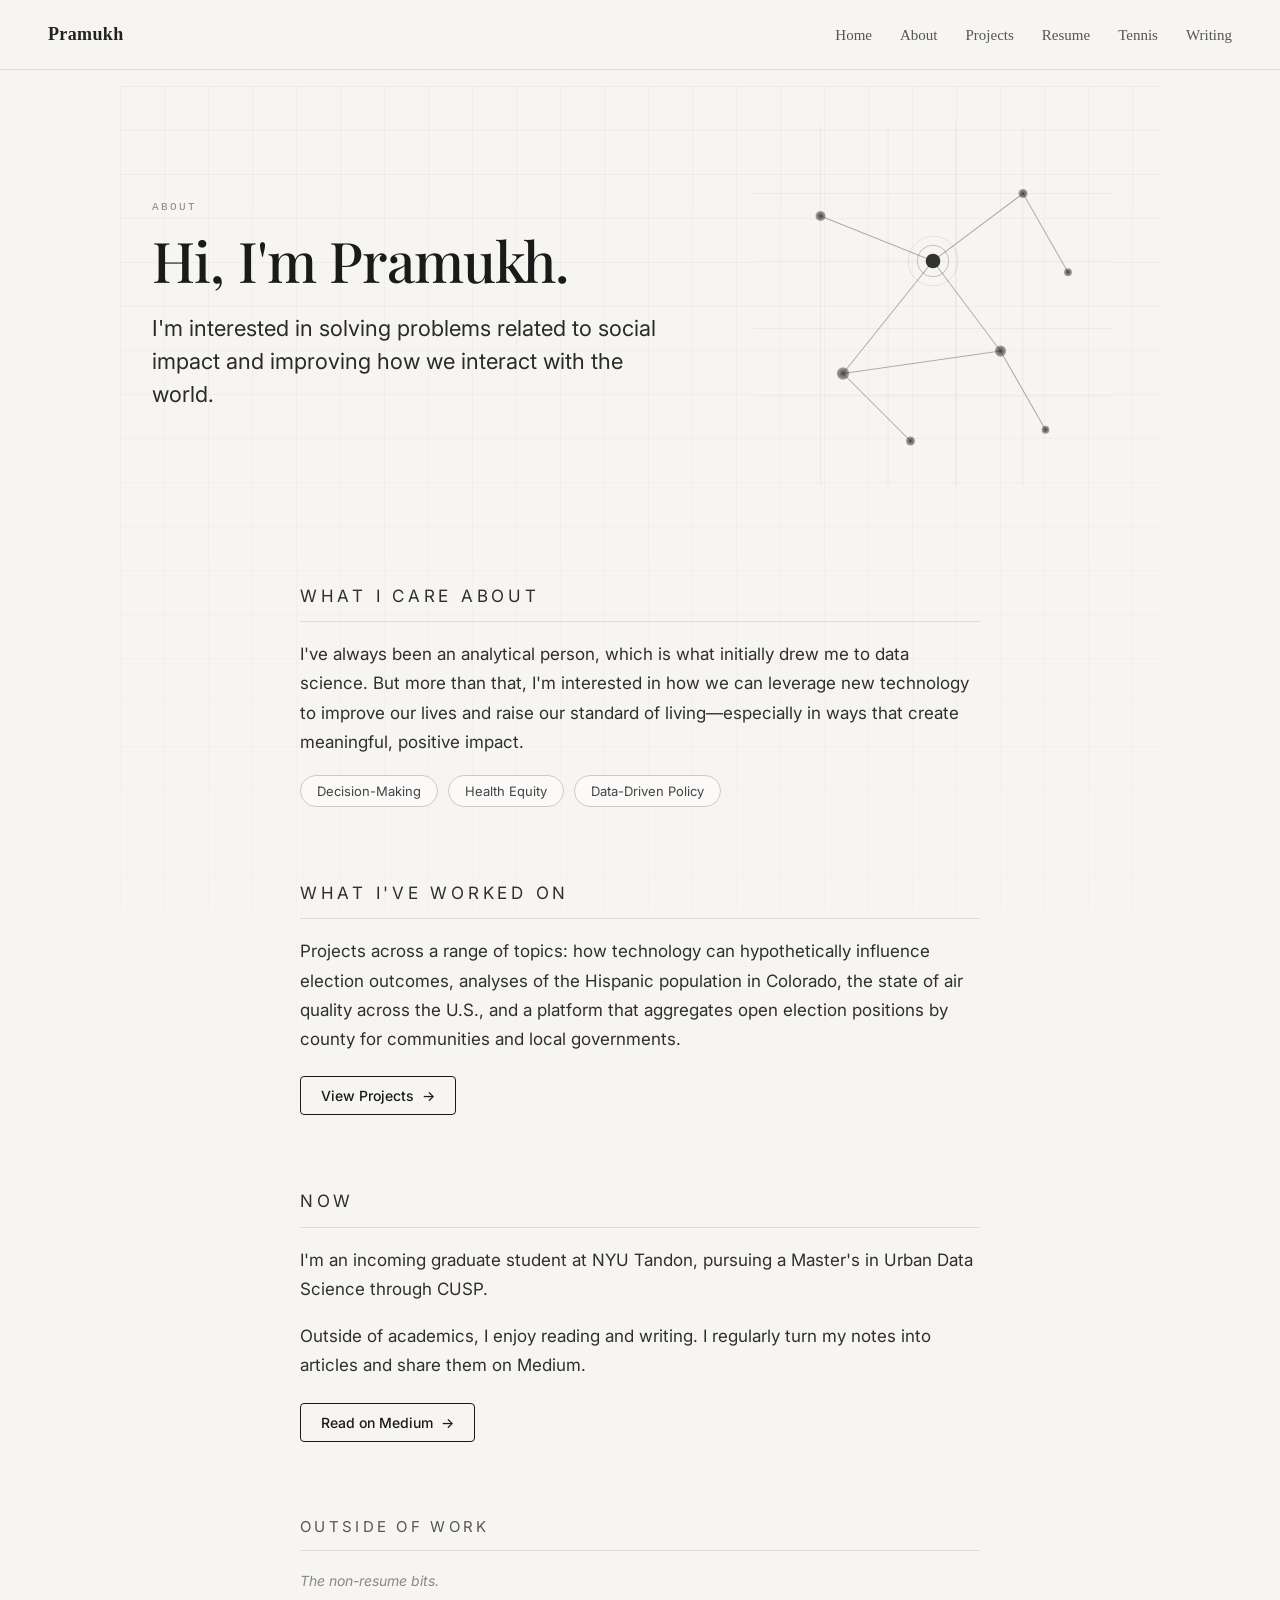
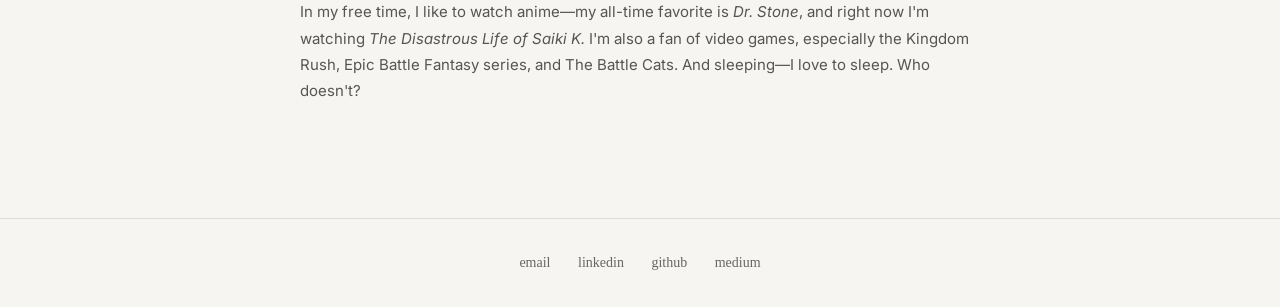
==== about.html @ 03851a11 "Initial website publish" ====
<!DOCTYPE html>
<html lang="en">
<head>
  <meta charset="UTF-8" />
  <meta name="viewport" content="width=device-width, initial-scale=1.0" />
  <title>About Me | Pramukh</title>
  <link rel="preconnect" href="https://fonts.googleapis.com">
  <link rel="preconnect" href="https://fonts.gstatic.com" crossorigin>
  <link href="https://fonts.googleapis.com/css2?family=Inter:wght@400;500;600&family=Playfair+Display:wght@500;600&display=swap" rel="stylesheet">
  <link rel="stylesheet" href="style.css" />
</head>
<body>
  <header class="nav">
    <div class="logo"><a href="index.html">Pramukh</a></div>
    <nav>
      <a href="index.html">Home</a>
      <a href="about.html">About</a>
      <a href="projects.html">Projects</a>
      <a href="resume.html">Resume</a>
      <a href="tennis.html">Tennis</a>
      <a href="https://medium.com/@pramukhshankar28" target="_blank" rel="noopener">Writing</a>
    </nav>
  </header>

  <main class="about-page">
    <!-- Hero: two-column -->
    <section class="about-hero">
      <div class="about-hero-text">
        <p class="about-eyebrow">About</p>
        <h1 class="about-headline">Hi, I'm Pramukh.</h1>
        <p class="about-lede">
          I'm interested in solving problems related to social impact and improving how we
          interact with the world.
        </p>
      </div>
      <div class="about-hero-visual" aria-hidden="true">
        <svg class="about-graphic" viewBox="0 0 320 320" xmlns="http://www.w3.org/2000/svg">
          <defs>
            <radialGradient id="nodeGrad" cx="50%" cy="50%" r="50%">
              <stop offset="0%" stop-color="#222" stop-opacity="0.9"/>
              <stop offset="100%" stop-color="#222" stop-opacity="0.4"/>
            </radialGradient>
          </defs>
          <!-- Faint grid -->
          <g stroke="#cfcac1" stroke-width="0.5" opacity="0.5">
            <line x1="0" y1="60" x2="320" y2="60"/>
            <line x1="0" y1="120" x2="320" y2="120"/>
            <line x1="0" y1="180" x2="320" y2="180"/>
            <line x1="0" y1="240" x2="320" y2="240"/>
            <line x1="60" y1="0" x2="60" y2="320"/>
            <line x1="120" y1="0" x2="120" y2="320"/>
            <line x1="180" y1="0" x2="180" y2="320"/>
            <line x1="240" y1="0" x2="240" y2="320"/>
          </g>
          <!-- Connections -->
          <g stroke="#666" stroke-width="0.9" opacity="0.55" fill="none">
            <line x1="60" y1="80" x2="160" y2="120"/>
            <line x1="160" y1="120" x2="240" y2="60"/>
            <line x1="160" y1="120" x2="220" y2="200"/>
            <line x1="160" y1="120" x2="80" y2="220"/>
            <line x1="80" y1="220" x2="220" y2="200"/>
            <line x1="220" y1="200" x2="260" y2="270"/>
            <line x1="80" y1="220" x2="140" y2="280"/>
            <line x1="240" y1="60" x2="280" y2="130"/>
          </g>
          <!-- Nodes -->
          <g>
            <circle cx="60" cy="80" r="4.5" fill="url(#nodeGrad)"/>
            <circle cx="160" cy="120" r="6.5" fill="#222"/>
            <circle cx="240" cy="60" r="4" fill="url(#nodeGrad)"/>
            <circle cx="280" cy="130" r="3.5" fill="url(#nodeGrad)"/>
            <circle cx="220" cy="200" r="5" fill="url(#nodeGrad)"/>
            <circle cx="80" cy="220" r="5.5" fill="url(#nodeGrad)"/>
            <circle cx="260" cy="270" r="3.5" fill="url(#nodeGrad)"/>
            <circle cx="140" cy="280" r="4" fill="url(#nodeGrad)"/>
          </g>
          <!-- Accent ring around primary node -->
          <circle cx="160" cy="120" r="14" fill="none" stroke="#222" stroke-width="0.7" opacity="0.35"/>
          <circle cx="160" cy="120" r="22" fill="none" stroke="#222" stroke-width="0.5" opacity="0.18"/>
        </svg>
      </div>
    </section>

    <!-- What I care about -->
    <section class="about-section reveal">
      <p class="about-section-label">What I care about</p>
      <p>
        I've always been an analytical person, which is what initially drew me to data science.
        But more than that, I'm interested in how we can leverage new technology to improve our
        lives and raise our standard of living—especially in ways that create meaningful, positive
        impact.
      </p>
      <div class="about-tags">
        <span class="about-tag">Decision-Making</span>
        <span class="about-tag">Health Equity</span>
        <span class="about-tag">Data-Driven Policy</span>
      </div>
    </section>

    <!-- What I've worked on -->
    <section class="about-section reveal">
      <p class="about-section-label">What I've worked on</p>
      <p>
        Projects across a range of topics: how technology can hypothetically influence election
        outcomes, analyses of the Hispanic population in Colorado, the state of air quality
        across the U.S., and a platform that aggregates open election positions by county for
        communities and local governments.
      </p>
      <a href="projects.html" class="about-cta">View Projects <span class="cta-arrow">→</span></a>
    </section>

    <!-- Now -->
    <section class="about-section reveal">
      <p class="about-section-label">Now</p>
      <p>
        I'm an incoming graduate student at NYU Tandon, pursuing a Master's in
        Urban Data Science through CUSP.
      </p>
      <p>
        Outside of academics, I enjoy reading and writing. I regularly turn my notes into
        articles and share them on Medium.
      </p>
      <a href="https://medium.com/@pramukhshankar28" target="_blank" rel="noopener" class="about-cta">Read on Medium <span class="cta-arrow">→</span></a>
    </section>

    <!-- Personal -->
    <section class="about-section about-personal reveal">
      <p class="about-section-label">Outside of work</p>
      <p class="about-personal-intro"><em>The non-resume bits.</em></p>
      <p>
        In my free time, I like to watch anime—my all-time favorite is <em>Dr. Stone</em>, and
        right now I'm watching <em>The Disastrous Life of Saiki K.</em> I'm also a fan of
        video games, especially the Kingdom Rush, Epic Battle Fantasy series, and The Battle
        Cats. And sleeping—I love to sleep. Who doesn't?
      </p>
    </section>
  </main>

  <footer class="footer">
    <a href="mailto:pramukhshankar28@gmail.com">email</a>
    <a href="https://www.linkedin.com/in/pramukh-shankar-09989121a/" target="_blank" rel="noopener">linkedin</a>
    <a href="https://github.com/PSS128" target="_blank" rel="noopener">github</a>
    <a href="https://medium.com/@pramukhshankar28" target="_blank" rel="noopener">medium</a>
  </footer>

  <script>
    // Scroll reveal — fade + slight upward motion as sections enter view
    (function () {
      var els = document.querySelectorAll('.reveal');
      if (!('IntersectionObserver' in window)) {
        els.forEach(function (el) { el.classList.add('is-visible'); });
        return;
      }
      var io = new IntersectionObserver(function (entries) {
        entries.forEach(function (entry) {
          if (entry.isIntersecting) {
            entry.target.classList.add('is-visible');
            io.unobserve(entry.target);
          }
        });
      }, { threshold: 0.12, rootMargin: '0px 0px -40px 0px' });
      els.forEach(function (el) { io.observe(el); });
    })();
  </script>
</body>
</html>
---- style.css ----
/* ── Reset & base ───────────────────────────────────────── */
*, *::before, *::after {
  box-sizing: border-box;
}

body {
  margin: 0;
  font-family: Georgia, 'Times New Roman', serif;
  background: #f7f5f2;
  color: #222;
  min-height: 100vh;
  display: flex;
  flex-direction: column;
}

a {
  color: #222;
}

/* ── Navigation ─────────────────────────────────────────── */
.nav {
  display: flex;
  justify-content: space-between;
  align-items: center;
  padding: 24px 48px;
  border-bottom: 1px solid #e0ddd8;
}

.logo {
  font-size: 18px;
  font-weight: bold;
  letter-spacing: 0.02em;
}

.logo a {
  text-decoration: none;
  color: #222;
}

.nav nav a {
  margin-left: 24px;
  text-decoration: none;
  font-size: 15px;
  color: #555;
  transition: color 0.15s;
}

.nav nav a:hover {
  color: #222;
  text-decoration: underline;
}

/* ── Hero (homepage) ────────────────────────────────────── */
.hero {
  flex: 1;
  max-width: 800px;
  margin: 80px auto 40px;
  text-align: center;
  padding: 0 24px;
}

.ascii {
  font-family: 'Courier New', Courier, monospace;
  font-size: 14px;
  line-height: 1.3;
  margin-bottom: 32px;
  color: #555;
  display: inline-block;
}

h1 {
  font-size: 48px;
  margin: 0 0 12px;
  font-weight: normal;
  letter-spacing: -0.01em;
}

.tagline {
  font-size: 18px;
  font-style: italic;
  color: #555;
  margin-bottom: 20px;
}

.intro {
  font-size: 17px;
  line-height: 1.7;
  color: #444;
  max-width: 560px;
  margin: 0 auto;
}

/* ── Content pages (about, projects, resume) ────────────── */
.content {
  flex: 1;
  max-width: 720px;
  margin: 60px auto;
  padding: 0 24px;
}

.content h1 {
  font-size: 36px;
  margin-bottom: 24px;
  text-align: left;
}

.content h2 {
  font-size: 22px;
  margin-top: 40px;
  margin-bottom: 10px;
  font-weight: normal;
  border-bottom: 1px solid #ddd;
  padding-bottom: 6px;
}

.content p {
  font-size: 16px;
  line-height: 1.75;
  color: #333;
}

.content ul {
  font-size: 16px;
  line-height: 1.9;
  color: #333;
  padding-left: 20px;
}

.section-intro {
  color: #666;
  font-style: italic;
  margin-top: -8px;
  margin-bottom: 36px;
}

/* ── Project cards ──────────────────────────────────────── */
.project {
  margin: 32px 0;
  padding: 24px 28px;
  border: 1px solid #ddd;
  border-radius: 8px;
  background: #fff;
}

.project-img {
  display: block;
  width: calc(100% + 56px);
  margin: -24px -28px 20px;
  height: 200px;
  object-fit: cover;
  border-radius: 8px 8px 0 0;
}

.project-header {
  display: flex;
  align-items: baseline;
  gap: 14px;
  flex-wrap: wrap;
  margin-bottom: 10px;
}

.project-header h2 {
  font-size: 20px;
  margin: 0;
  border: none;
  padding: 0;
}

.project-tags {
  font-size: 13px;
  color: #888;
  font-family: 'Courier New', Courier, monospace;
}

.project p {
  margin: 8px 0;
}

.project-finding {
  color: #555;
  font-style: italic;
  font-size: 15px !important;
}

.project-link {
  display: inline-block;
  margin-top: 10px;
  margin-right: 16px;
  font-size: 14px;
  text-decoration: none;
  color: #444;
  border-bottom: 1px solid #aaa;
}

.project-link:hover {
  color: #000;
  border-bottom-color: #000;
}

/* ── Resume page (accordion layout) ─────────────────────── */

/* Page wrapper */
.resume-page {
  flex: 1;
  max-width: 760px;
  margin: 56px auto 80px;
  padding: 0 24px;
}

/* Title + controls row */
.resume-top-bar {
  display: flex;
  align-items: baseline;
  justify-content: space-between;
  flex-wrap: wrap;
  gap: 12px;
  margin-bottom: 48px;
  border-bottom: 2px solid #222;
  padding-bottom: 16px;
}

.resume-title {
  font-size: 52px;
  font-weight: normal;
  letter-spacing: 0.12em;
  margin: 0;
  line-height: 1;
}

.resume-controls {
  display: flex;
  align-items: center;
  gap: 16px;
}

/* PDF download link */
.resume-pdf-link {
  font-size: 13px;
  color: #666;
  text-decoration: none;
  border-bottom: 1px solid #bbb;
  padding-bottom: 1px;
  transition: color 0.15s, border-color 0.15s;
}

.resume-pdf-link:hover {
  color: #222;
  border-bottom-color: #222;
}

/* Expand All / Collapse All button */
.toggle-all-btn {
  font-family: Georgia, 'Times New Roman', serif;
  font-size: 13px;
  color: #444;
  background: none;
  border: 1px solid #bbb;
  border-radius: 3px;
  padding: 5px 12px;
  cursor: pointer;
  transition: background 0.15s, color 0.15s, border-color 0.15s;
  white-space: nowrap;
}

.toggle-all-btn:hover {
  background: #222;
  color: #f7f5f2;
  border-color: #222;
}

/* Section block */
.resume-section {
  margin-bottom: 48px;
}

/* Section heading */
.section-heading {
  font-size: 11px;
  font-family: 'Courier New', Courier, monospace;
  letter-spacing: 0.18em;
  text-transform: uppercase;
  color: #888;
  font-weight: normal;
  margin: 0 0 14px;
  padding-bottom: 8px;
  border-bottom: 1px solid #e0ddd8;
}

/* Individual accordion entry */
.entry {
  border-left: 3px solid #e0ddd8;
  margin-bottom: 4px;
  transition: border-color 0.15s;
}

.entry:hover {
  border-left-color: #aaa;
}

/* Trigger button (the always-visible row) */
.entry-trigger {
  width: 100%;
  background: none;
  border: none;
  cursor: pointer;
  font-family: Georgia, 'Times New Roman', serif;
  text-align: left;
  padding: 14px 16px;
  display: flex;
  justify-content: space-between;
  align-items: flex-start;
  gap: 12px;
  color: #222;
  transition: background 0.12s;
}

.entry-trigger:hover {
  background: rgba(0, 0, 0, 0.03);
}

.entry-trigger:focus-visible {
  outline: 2px solid #555;
  outline-offset: -2px;
}

/* Left side of trigger: title + meta */
.entry-left {
  display: flex;
  flex-direction: column;
  gap: 3px;
}

.entry-title {
  font-size: 16px;
  font-weight: normal;
  line-height: 1.3;
  color: #222;
  transition: color 0.15s;
}

.entry-trigger:hover .entry-title {
  color: #555;
}

.entry-meta {
  font-size: 13px;
  color: #888;
  font-style: italic;
}

/* Right side of trigger: date + expand icon */
.entry-right {
  display: flex;
  align-items: center;
  gap: 10px;
  flex-shrink: 0;
  padding-top: 2px;
}

.entry-date {
  font-size: 12px;
  font-family: 'Courier New', Courier, monospace;
  color: #999;
  white-space: nowrap;
}

.entry-icon {
  font-size: 18px;
  color: #aaa;
  display: inline-block;
  transition: transform 0.25s ease, color 0.15s;
  line-height: 1;
  width: 16px;
  text-align: center;
}

/* Rotate icon when open */
.entry-trigger[aria-expanded="true"] .entry-icon {
  transform: rotate(90deg);
  color: #555;
}

/* Collapsible body */
.entry-body {
  max-height: 0;
  overflow: hidden;
  transition: max-height 0.3s ease-out;
}

.entry-body p {
  font-size: 15px;
  line-height: 1.75;
  color: #444;
  margin: 0 0 10px;
  padding: 0 16px;
}

.entry-body p:first-child {
  padding-top: 4px;
}

.entry-body p:last-child {
  padding-bottom: 14px;
  margin-bottom: 0;
}

/* Bullet list inside entry body */
.entry-body ul {
  font-size: 15px;
  line-height: 1.75;
  color: #444;
  margin: 4px 0 14px;
  padding: 0 16px 0 38px;
}

.entry-body ul li {
  margin-bottom: 6px;
}

.entry-body ul li:last-child {
  margin-bottom: 0;
}

/* Tool tags line inside entry body */
.entry-tools {
  font-size: 12px !important;
  font-family: 'Courier New', Courier, monospace;
  color: #999 !important;
  margin-top: 6px !important;
}

/* Placeholder label (shown in unfilled entries) */
.placeholder-label {
  font-size: 11px;
  font-family: 'Courier New', Courier, monospace;
  color: #bbb;
  font-style: normal;
  margin-left: 6px;
}

/* Skills grid inside accordion */
.skills-accordion-grid {
  display: grid;
  grid-template-columns: repeat(auto-fit, minmax(160px, 1fr));
  gap: 20px;
  padding: 8px 16px 18px;
}

.skill-col h3 {
  font-size: 12px;
  font-family: 'Courier New', Courier, monospace;
  letter-spacing: 0.1em;
  text-transform: uppercase;
  color: #888;
  font-weight: normal;
  margin: 0 0 8px;
}

.skill-col ul {
  list-style: none;
  padding: 0;
  margin: 0;
}

.skill-col ul li {
  font-size: 14px;
  color: #444;
  line-height: 1.8;
}

/* Legacy skills-grid (used on other pages if any) */
.skills-grid {
  display: grid;
  grid-template-columns: repeat(auto-fit, minmax(180px, 1fr));
  gap: 20px;
  margin-top: 12px;
}

.skill-group h3 {
  font-size: 15px;
  margin: 0 0 6px;
  font-weight: bold;
  color: #444;
}

.skill-group ul {
  margin: 0;
  padding-left: 18px;
}

/* ── Footer ─────────────────────────────────────────────── */
.footer {
  text-align: center;
  padding: 36px 20px;
  border-top: 1px solid #e0ddd8;
  font-size: 14px;
  color: #888;
}

.footer a {
  margin: 0 12px;
  text-decoration: none;
  color: #666;
  transition: color 0.15s;
}

.footer a:hover {
  color: #222;
}

/* ── Testimonials (slider) ───────────────────────────────── */
.testimonial-slider {
  margin: 20px 0 36px;
  position: relative;
  overflow: hidden;
}

.testimonial-track {
  display: flex;
  transition: transform 0.4s ease;
}

.testimonial-track .testimonial {
  min-width: 100%;
  box-sizing: border-box;
}

.testimonial-controls {
  display: flex;
  align-items: center;
  justify-content: center;
  gap: 16px;
  margin-top: 16px;
}

.testimonial-btn {
  background: none;
  border: 1px solid #ccc;
  border-radius: 3px;
  font-size: 22px;
  color: #666;
  cursor: pointer;
  padding: 2px 12px 4px;
  line-height: 1;
  font-family: Georgia, 'Times New Roman', serif;
  transition: background 0.15s, color 0.15s, border-color 0.15s;
}

.testimonial-btn:hover {
  background: #222;
  color: #f7f5f2;
  border-color: #222;
}

.testimonial-dots {
  display: flex;
  gap: 8px;
  align-items: center;
}

.testimonial-dot {
  width: 7px;
  height: 7px;
  border-radius: 50%;
  background: #ccc;
  border: none;
  padding: 0;
  cursor: pointer;
  transition: background 0.2s;
}

.testimonial-dot.active {
  background: #444;
}

.testimonial {
  background: #fff;
  border: 1px solid #e0ddd8;
  border-radius: 8px;
  padding: 20px 22px;
}

.testimonial-header {
  display: flex;
  justify-content: space-between;
  align-items: baseline;
  margin-bottom: 4px;
}

.testimonial-name {
  font-size: 15px;
  font-weight: bold;
  color: #222;
}

.testimonial-date {
  font-size: 12px;
  font-family: 'Courier New', Courier, monospace;
  color: #aaa;
}

.testimonial-stars {
  color: #c8a96e;
  font-size: 13px;
  letter-spacing: 1px;
  margin-bottom: 10px;
}

.testimonial-text {
  font-size: 14px;
  line-height: 1.75;
  color: #444;
  margin: 0;
}

/* ── Photo gallery ───────────────────────────────────────── */
.tennis-gallery {
  display: grid;
  grid-template-columns: repeat(auto-fill, minmax(200px, 1fr));
  gap: 10px;
  margin: 20px 0 36px;
}

.tennis-gallery img {
  width: 100%;
  aspect-ratio: 4 / 3;
  object-fit: cover;
  border-radius: 4px;
  cursor: pointer;
  filter: brightness(0.97);
  transition: filter 0.2s, transform 0.2s;
  display: block;
}

.tennis-gallery img:hover {
  filter: brightness(1.04);
  transform: scale(1.02);
}

/* ── Lightbox ────────────────────────────────────────────── */
.lightbox {
  position: fixed;
  inset: 0;
  background: rgba(0, 0, 0, 0.88);
  display: flex;
  align-items: center;
  justify-content: center;
  z-index: 1000;
}

.lightbox[hidden] {
  display: none;
}

.lightbox-img {
  max-width: 90vw;
  max-height: 85vh;
  object-fit: contain;
  border-radius: 4px;
  box-shadow: 0 8px 40px rgba(0,0,0,0.5);
}

.lightbox-close {
  position: absolute;
  top: 20px;
  right: 28px;
  background: none;
  border: none;
  color: #fff;
  font-size: 36px;
  cursor: pointer;
  line-height: 1;
  opacity: 0.7;
  transition: opacity 0.15s;
}

.lightbox-close:hover { opacity: 1; }

.lightbox-prev,
.lightbox-next {
  position: absolute;
  top: 50%;
  transform: translateY(-50%);
  background: none;
  border: none;
  color: #fff;
  font-size: 52px;
  cursor: pointer;
  opacity: 0.6;
  transition: opacity 0.15s;
  line-height: 1;
  padding: 0 16px;
  user-select: none;
}

.lightbox-prev { left: 8px; }
.lightbox-next { right: 8px; }
.lightbox-prev:hover,
.lightbox-next:hover { opacity: 1; }

/* ── Tennis coaching cards ──────────────────────────────── */
.coaching-grid {
  display: grid;
  grid-template-columns: repeat(auto-fit, minmax(200px, 1fr));
  gap: 20px;
  margin: 20px 0 36px;
}

.coaching-card {
  padding: 20px 22px;
  border: 1px solid #ddd;
  border-radius: 8px;
  background: #fff;
}

.coaching-card h3 {
  font-size: 16px;
  margin: 0 0 8px;
  font-weight: bold;
}

.coaching-card p {
  font-size: 15px;
  margin: 0;
  color: #444;
}

/* ── About page (scoped — does not affect other pages) ──── */
.about-page {
  flex: 1;
  position: relative;
  max-width: 1040px;
  margin: 56px auto 96px;
  padding: 0 32px;
  font-family: 'Inter', -apple-system, BlinkMacSystemFont, 'Segoe UI', sans-serif;
}

/* Faint grid backdrop — fits the urban data theme */
.about-page::before {
  content: '';
  position: absolute;
  inset: -40px 0 0 0;
  background-image:
    linear-gradient(to right, rgba(40, 40, 40, 0.06) 1px, transparent 1px),
    linear-gradient(to bottom, rgba(40, 40, 40, 0.06) 1px, transparent 1px);
  background-size: 44px 44px;
  pointer-events: none;
  z-index: 0;
  -webkit-mask-image: linear-gradient(to bottom, rgba(0, 0, 0, 0.7), rgba(0, 0, 0, 0.0) 75%);
          mask-image: linear-gradient(to bottom, rgba(0, 0, 0, 0.7), rgba(0, 0, 0, 0.0) 75%);
}

.about-page > * {
  position: relative;
  z-index: 1;
}

/* Hero — two columns */
.about-hero {
  display: grid;
  grid-template-columns: 1.15fr 0.85fr;
  gap: 56px;
  align-items: center;
  min-height: 360px;
  margin-bottom: 96px;
}

.about-hero-text {
  max-width: 540px;
}

.about-eyebrow {
  font-family: 'Courier New', Courier, monospace;
  font-size: 11px;
  letter-spacing: 0.22em;
  text-transform: uppercase;
  color: #888;
  margin: 0 0 18px;
}

.about-headline {
  font-family: 'Playfair Display', Georgia, 'Times New Roman', serif;
  font-size: 56px;
  font-weight: 500;
  line-height: 1.05;
  letter-spacing: -0.015em;
  color: #1a1a1a;
  margin: 0 0 22px;
}

.about-lede {
  font-family: 'Inter', -apple-system, sans-serif;
  font-size: 22px;
  line-height: 1.5;
  font-weight: 400;
  color: #2a2a2a;
  margin: 0;
}

.about-hero-visual {
  display: flex;
  justify-content: center;
  align-items: center;
}

.about-graphic {
  width: 100%;
  max-width: 360px;
  height: auto;
  opacity: 0.92;
}

/* Sections */
.about-section {
  max-width: 680px;
  margin: 0 auto 72px;
}

.about-section:last-of-type {
  margin-bottom: 0;
}

.about-section-label {
  font-family: 'Courier New', Courier, monospace;
  font-size: 11px;
  letter-spacing: 0.22em;
  text-transform: uppercase;
  color: #8a8a8a;
  font-weight: normal;
  margin: 0 0 18px;
  padding-bottom: 10px;
  border-bottom: 1px solid #e0ddd8;
}

.about-section p {
  font-family: 'Inter', -apple-system, sans-serif;
  font-size: 17px;
  line-height: 1.72;
  color: #2f2f2f;
  margin: 0 0 18px;
}

.about-section a:not(.about-cta) {
  color: #1a1a1a;
  text-decoration: none;
  border-bottom: 1px solid #aaa;
  transition: border-color 0.2s ease, color 0.2s ease;
}

.about-section a:not(.about-cta):hover {
  color: #000;
  border-bottom-color: #000;
}

/* Interest tags / chips */
.about-tags {
  display: flex;
  flex-wrap: wrap;
  gap: 10px;
  margin-top: 14px;
}

.about-tag {
  display: inline-block;
  padding: 7px 16px;
  border: 1px solid #cfcac1;
  border-radius: 999px;
  font-family: 'Inter', sans-serif;
  font-size: 13px;
  color: #444;
  background: rgba(255, 255, 255, 0.55);
  transition: transform 0.2s ease, background 0.2s ease,
              border-color 0.2s ease, color 0.2s ease,
              box-shadow 0.2s ease;
  cursor: default;
}

.about-tag:hover {
  transform: translateY(-2px);
  background: #1a1a1a;
  color: #f7f5f2;
  border-color: #1a1a1a;
  box-shadow: 0 4px 14px rgba(0, 0, 0, 0.08);
}

/* CTA buttons */
.about-cta {
  display: inline-flex;
  align-items: center;
  gap: 8px;
  margin-top: 4px;
  padding: 10px 20px;
  border: 1px solid #1a1a1a;
  border-radius: 4px;
  font-family: 'Inter', sans-serif;
  font-size: 14px;
  font-weight: 500;
  color: #1a1a1a;
  background: transparent;
  text-decoration: none;
  transition: background 0.2s ease, color 0.2s ease, transform 0.2s ease;
}

.about-cta .cta-arrow {
  transition: transform 0.2s ease;
  display: inline-block;
}

.about-cta:hover {
  background: #1a1a1a;
  color: #f7f5f2;
}

.about-cta:hover .cta-arrow {
  transform: translateX(3px);
}

/* Personal section — visually lighter */
.about-personal p {
  font-size: 15px;
  color: #555;
  line-height: 1.75;
}

.about-personal-intro {
  font-style: italic;
  color: #888 !important;
  margin-bottom: 6px !important;
  font-size: 14px !important;
}

/* Scroll reveal */
.reveal {
  opacity: 0;
  transform: translateY(18px);
  transition: opacity 0.7s ease, transform 0.7s ease;
}

.reveal.is-visible {
  opacity: 1;
  transform: translateY(0);
}

@media (prefers-reduced-motion: reduce) {
  .reveal {
    opacity: 1;
    transform: none;
    transition: none;
  }
}

/* About — responsive */
@media (max-width: 820px) {
  .about-hero {
    grid-template-columns: 1fr;
    gap: 32px;
    margin-bottom: 64px;
    min-height: 0;
  }

  .about-hero-visual {
    order: -1;
  }

  .about-graphic {
    max-width: 240px;
  }

  .about-headline {
    font-size: 42px;
  }

  .about-lede {
    font-size: 19px;
  }
}

@media (max-width: 480px) {
  .about-page {
    padding: 0 22px;
    margin-top: 36px;
  }

  .about-headline {
    font-size: 34px;
  }

  .about-lede {
    font-size: 17px;
  }

  .about-section p {
    font-size: 16px;
  }
}

/* ── Responsive ─────────────────────────────────────────── */
@media (max-width: 600px) {
  .nav {
    padding: 16px 20px;
  }

  .nav nav a {
    margin-left: 14px;
  }

  h1 {
    font-size: 34px;
  }

  .hero {
    margin-top: 48px;
  }

  /* Resume accordion: mobile */
  .resume-top-bar {
    flex-direction: column;
    align-items: flex-start;
    gap: 14px;
    margin-bottom: 36px;
  }

  .resume-title {
    font-size: 38px;
  }

  .entry-trigger {
    flex-direction: column;
    gap: 6px;
  }

  .entry-right {
    flex-direction: row-reverse;
    justify-content: flex-end;
    gap: 10px;
  }

  .entry-date {
    font-size: 11px;
  }
}

/* ── Book-themed homepage (scoped to .book-page) ─────────── */
.book-page {
  flex: 1;
  padding: 56px 24px 80px;
  background:
    radial-gradient(circle at 18% 12%, rgba(180, 140, 80, 0.07), transparent 45%),
    radial-gradient(circle at 82% 78%, rgba(180, 140, 80, 0.05), transparent 50%);
}

.book {
  position: relative;
  max-width: 760px;
  margin: 0 auto;
  padding: 78px 84px 64px;
  background-color: #f4ecd8;
  background-image:
    radial-gradient(rgba(120, 90, 50, 0.05) 1px, transparent 1px),
    radial-gradient(rgba(120, 90, 50, 0.04) 1px, transparent 1px);
  background-size: 3px 3px, 7px 7px;
  background-position: 0 0, 2px 1px;
  border: 1px solid #d6c9a8;
  border-radius: 2px;
  color: #2a2118;
  font-family: 'Cormorant Garamond', Georgia, 'Times New Roman', serif;
  box-shadow:
    inset 0 0 0 1px rgba(255, 255, 255, 0.55),
    inset 0 0 60px rgba(120, 80, 30, 0.08),
    0 1px 2px rgba(60, 40, 10, 0.06),
    0 14px 38px rgba(60, 40, 10, 0.14);
}

/* Spine shadow on the left edge */
.book::before {
  content: '';
  position: absolute;
  top: 0;
  bottom: 0;
  left: 0;
  width: 16px;
  background: linear-gradient(
    to right,
    rgba(60, 40, 10, 0.22),
    rgba(60, 40, 10, 0.08) 55%,
    transparent
  );
  border-radius: 2px 0 0 2px;
  pointer-events: none;
}

/* Faint right-edge curl */
.book::after {
  content: '';
  position: absolute;
  top: 0;
  bottom: 0;
  right: 0;
  width: 10px;
  background: linear-gradient(
    to left,
    rgba(60, 40, 10, 0.07),
    transparent
  );
  border-radius: 0 2px 2px 0;
  pointer-events: none;
}

/* Decorative corner ornaments */
.book-corner {
  position: absolute;
  font-size: 14px;
  color: #b89968;
  opacity: 0.55;
  pointer-events: none;
}

.book-corner-tl { top: 22px; left: 28px; }
.book-corner-tr { top: 22px; right: 28px; }
.book-corner-bl { bottom: 22px; left: 28px; }
.book-corner-br { bottom: 22px; right: 28px; }

/* Title page */
.book-titlepage {
  text-align: center;
  padding: 16px 0 28px;
}

.book-edition {
  font-family: 'Cormorant Garamond', Georgia, serif;
  font-style: italic;
  font-size: 13px;
  letter-spacing: 0.22em;
  color: #9a8154;
  margin: 0 0 36px;
  text-transform: uppercase;
}

.book-title {
  font-family: 'Playfair Display', Georgia, serif;
  font-size: 92px;
  font-weight: 500;
  letter-spacing: 0.04em;
  margin: 0 0 6px;
  color: #1d1812;
  line-height: 1;
  text-shadow: 0 1px 0 rgba(255, 255, 255, 0.5);
}

.book-subtitle {
  font-family: 'Cormorant Garamond', Georgia, serif;
  font-style: italic;
  font-size: 22px;
  color: #5a4a32;
  margin: 0 0 30px;
  font-weight: 400;
  letter-spacing: 0.02em;
}

.book-flourish {
  display: flex;
  align-items: center;
  justify-content: center;
  gap: 14px;
  margin: 0 auto 30px;
  max-width: 320px;
}

.book-flourish-rule {
  flex: 1;
  height: 1px;
  background: linear-gradient(to right, transparent, #b89968, transparent);
}

.book-flourish-mark {
  font-size: 14px;
  color: #b89968;
  letter-spacing: 0.08em;
  flex-shrink: 0;
}

.book-author {
  font-family: 'Playfair Display', Georgia, serif;
  font-size: 15px;
  letter-spacing: 0.32em;
  color: #2a2118;
  margin: 0 0 6px;
  text-transform: uppercase;
  font-weight: 500;
}

.book-imprint {
  font-family: 'Cormorant Garamond', Georgia, serif;
  font-style: italic;
  font-size: 14px;
  color: #8a7656;
  margin: 0;
  letter-spacing: 0.06em;
}

/* Decorative rule */
.book-rule {
  border: none;
  height: 1px;
  background: linear-gradient(
    to right,
    transparent,
    #b89968 18%,
    #b89968 82%,
    transparent
  );
  margin: 36px 0;
}

/* Epigraph */
.book-epigraph {
  text-align: center;
  max-width: 480px;
  margin: 0 auto;
  padding: 4px 0;
}

.book-epigraph-text {
  font-family: 'Cormorant Garamond', Georgia, serif;
  font-style: italic;
  font-size: 19px;
  color: #4a3e2a;
  line-height: 1.5;
  margin: 0 0 10px;
}

.book-epigraph-attr {
  font-family: 'Cormorant Garamond', Georgia, serif;
  font-size: 13px;
  color: #8a7656;
  letter-spacing: 0.05em;
  margin: 0;
}

/* Section labels */
.book-label {
  font-family: 'Cormorant Garamond', Georgia, serif;
  font-style: italic;
  font-size: 13px;
  letter-spacing: 0.18em;
  color: #9a8154;
  text-align: center;
  margin: 0 0 22px;
  text-transform: uppercase;
}

/* Dust jacket blurb */
.book-jacket {
  max-width: 560px;
  margin: 0 auto;
}

.book-blurb {
  font-family: 'Cormorant Garamond', Georgia, serif;
  font-size: 19px;
  line-height: 1.7;
  color: #2f2618;
  text-align: justify;
  hyphens: auto;
  margin: 0;
}

.book-blurb::after {
  content: '';
  display: block;
  clear: both;
}

/* Drop cap */
.book-dropcap {
  float: left;
  font-family: 'Playfair Display', Georgia, serif;
  font-size: 76px;
  line-height: 0.85;
  padding: 8px 12px 0 0;
  color: #7a4818;
  font-weight: 600;
  margin-top: 4px;
  text-shadow: 0 1px 0 rgba(255, 255, 255, 0.4);
}

/* Ornamental divider */
.book-divider {
  text-align: center;
  margin: 48px 0;
  font-size: 22px;
  color: #b89968;
  letter-spacing: 0.4em;
  display: flex;
  align-items: center;
  justify-content: center;
  gap: 18px;
}

.book-divider::before,
.book-divider::after {
  content: '';
  width: 90px;
  height: 1px;
  background: linear-gradient(to right, transparent, #c8af80);
}

.book-divider::after {
  background: linear-gradient(to left, transparent, #c8af80);
}

.book-divider span {
  display: inline-block;
  transform: translateY(-2px);
}

/* Table of Contents */
.book-toc {
  margin: 0 auto;
}

.book-toc-heading {
  font-family: 'Playfair Display', Georgia, serif;
  font-size: 34px;
  font-weight: 500;
  text-align: center;
  margin: 0 0 36px;
  color: #1d1812;
  letter-spacing: 0.04em;
  font-style: italic;
}

.book-toc-heading::after {
  content: '';
  display: block;
  width: 64px;
  height: 1px;
  background: #b89968;
  margin: 14px auto 0;
}

.book-chapters {
  list-style: none;
  padding: 0;
  margin: 0;
}

.book-chapters li {
  margin: 0;
  padding: 0;
}

.book-chapter {
  display: grid;
  grid-template-columns: 56px 1fr;
  gap: 22px;
  padding: 20px 10px;
  text-decoration: none;
  color: inherit;
  border-bottom: 1px solid rgba(184, 153, 104, 0.28);
  transition: background 0.25s ease;
}

.book-chapters li:last-child .book-chapter {
  border-bottom: none;
}

.book-chapter:hover {
  background: rgba(184, 153, 104, 0.10);
}

.book-chapter:hover .book-numeral {
  color: #7a4818;
}

.book-chapter:hover .book-chapter-title {
  color: #7a4818;
}

.book-numeral {
  font-family: 'Playfair Display', Georgia, serif;
  font-size: 36px;
  font-style: italic;
  font-weight: 500;
  color: #b89968;
  text-align: right;
  padding-top: 0;
  line-height: 1;
  transition: color 0.25s ease;
}

.book-row-main {
  display: flex;
  flex-direction: column;
  gap: 6px;
  min-width: 0;
}

.book-row-line {
  display: flex;
  align-items: baseline;
  gap: 10px;
  min-width: 0;
}

.book-chapter-title {
  font-family: 'Playfair Display', Georgia, serif;
  font-size: 24px;
  font-weight: 500;
  color: #1d1812;
  letter-spacing: 0.01em;
  line-height: 1.2;
  flex-shrink: 0;
  transition: color 0.25s ease;
}

.book-leader {
  flex: 1 1 auto;
  border-bottom: 2px dotted #b89968;
  height: 0;
  margin: 0 4px;
  transform: translateY(-4px);
  min-width: 28px;
}

.book-pageno {
  font-family: 'Cormorant Garamond', Georgia, serif;
  font-style: italic;
  font-size: 17px;
  color: #6a5a3e;
  letter-spacing: 0.06em;
  flex-shrink: 0;
}

.book-chapter-desc {
  font-family: 'Cormorant Garamond', Georgia, serif;
  font-style: italic;
  font-size: 16px;
  color: #6a5a3e;
  line-height: 1.45;
}

.book-ext-mark {
  font-size: 14px;
  color: #b89968;
  margin-left: 4px;
  font-style: normal;
  font-weight: 400;
  vertical-align: 2px;
}

/* Colophon */
.book-colophon {
  text-align: center;
  margin-top: 12px;
}

.book-colophon-mark {
  font-size: 18px;
  color: #b89968;
  margin: 0 0 14px;
  letter-spacing: 0.4em;
}

.book-colophon-text {
  font-family: 'Cormorant Garamond', Georgia, serif;
  font-style: italic;
  font-size: 14px;
  color: #8a7656;
  line-height: 1.7;
  max-width: 440px;
  margin: 0 auto;
}

/* Single page-number tag in lower corner */
.book-pagenum-corner {
  position: absolute;
  bottom: 26px;
  right: 36px;
  font-family: 'Cormorant Garamond', Georgia, serif;
  font-style: italic;
  font-size: 13px;
  color: #9a8154;
  letter-spacing: 0.18em;
}

/* Book-page responsive */
@media (max-width: 760px) {
  .book {
    padding: 56px 38px 48px;
  }
  .book::before {
    width: 10px;
  }
  .book-title {
    font-size: 68px;
  }
  .book-subtitle {
    font-size: 19px;
  }
  .book-blurb {
    font-size: 17px;
  }
  .book-chapter {
    grid-template-columns: 44px 1fr;
    gap: 16px;
    padding: 16px 6px;
  }
  .book-numeral {
    font-size: 30px;
  }
  .book-chapter-title {
    font-size: 20px;
  }
  .book-chapter-desc {
    font-size: 15px;
  }
  .book-divider::before,
  .book-divider::after {
    width: 50px;
  }
  .book-corner {
    font-size: 12px;
  }
  .book-corner-tl, .book-corner-tr,
  .book-corner-bl, .book-corner-br {
    display: none;
  }
}

@media (max-width: 480px) {
  .book-page {
    padding: 32px 14px 56px;
  }
  .book {
    padding: 42px 26px 36px;
  }
  .book-title {
    font-size: 52px;
  }
  .book-subtitle {
    font-size: 16px;
  }
  .book-edition {
    font-size: 11px;
  }
  .book-row-line {
    flex-wrap: wrap;
    gap: 6px;
  }
  .book-leader {
    display: none;
  }
  .book-pageno {
    font-size: 15px;
  }
  .book-pagenum-corner {
    display: none;
  }
}

/* ── Book — Animations, ornaments, grain, glow ──────────── */

/* Soft fade-in on load */
.book-page {
  opacity: 0;
  transform: translateY(10px);
  animation: book-fade-in 1100ms cubic-bezier(0.16, 1, 0.3, 1) 80ms forwards;
}

@keyframes book-fade-in {
  to {
    opacity: 1;
    transform: translateY(0);
  }
}

/* Slow paper-grain shimmer overlay */
.book {
  isolation: isolate; /* contain z-index: -1 inside the book */
}

.book-grain {
  position: absolute;
  inset: 0;
  pointer-events: none;
  z-index: -1;
  border-radius: 2px;
  opacity: 0.42;
  mix-blend-mode: multiply;
  background-image: url("data:image/svg+xml;utf8,<svg xmlns='http://www.w3.org/2000/svg' width='240' height='240'><filter id='n'><feTurbulence type='fractalNoise' baseFrequency='0.85' numOctaves='2' stitchTiles='stitch'/><feColorMatrix values='0 0 0 0 0.32 0 0 0 0 0.22 0 0 0 0 0.10 0 0 0 0.45 0'/></filter><rect width='100%' height='100%' filter='url(%23n)'/></svg>");
  background-size: 240px 240px;
  animation: grain-drift 11s steps(60) infinite;
}

@keyframes grain-drift {
  0%   { background-position:    0px    0px; }
  16%  { background-position:   -7px    4px; }
  33%  { background-position:    5px   -8px; }
  50%  { background-position:   -3px    7px; }
  66%  { background-position:    8px   -2px; }
  83%  { background-position:   -6px   -5px; }
  100% { background-position:    0px    0px; }
}

/* Cursor-illumination overlay (a candle on the page) */
.book-cursor-light {
  position: fixed;
  inset: 0;
  pointer-events: none;
  z-index: 4;
  opacity: 0;
  transition: opacity 700ms ease;
  background: radial-gradient(
    320px circle at var(--mx, 50%) var(--my, 50%),
    rgba(255, 220, 150, 0.22),
    rgba(255, 220, 150, 0.08) 35%,
    transparent 70%
  );
  mix-blend-mode: soft-light;
}

.book-cursor-light.is-active {
  opacity: 1;
}

/* ── Decorative ornaments (SVG) ─────────────────────────── */

.book-frontispiece {
  display: flex;
  justify-content: center;
  margin: -8px auto 22px;
  color: #b89968;
  will-change: transform;
}

.book-frontispiece svg {
  width: 72px;
  height: 72px;
  opacity: 0.85;
  animation: compass-breathe 9s ease-in-out infinite;
}

@keyframes compass-breathe {
  0%, 100% { transform: rotate(0); opacity: 0.82; }
  50%      { transform: rotate(2deg); opacity: 0.95; }
}

.book-monogram {
  display: flex;
  justify-content: center;
  margin: 22px auto 0;
  color: #7a4818;
  will-change: transform;
}

.book-monogram svg {
  width: 46px;
  height: 46px;
  opacity: 0.78;
  transition: opacity 0.5s ease, transform 0.5s ease;
}

.book-monogram:hover svg {
  opacity: 1;
  transform: rotate(-3deg) scale(1.04);
}

/* Tiny archival stamp, top-right of the book */
.book-stamp {
  position: absolute;
  top: 32px;
  right: 36px;
  width: 96px;
  height: 96px;
  z-index: 3;
  color: #8a3a1c;
  opacity: 0.55;
  transform: rotate(-7deg);
  transform-origin: center;
  pointer-events: none;
  transition: opacity 0.6s ease, transform 0.6s ease;
  filter: drop-shadow(0 1px 0 rgba(255,255,255,0.4));
}

.book:hover .book-stamp {
  opacity: 0.78;
  transform: rotate(-5deg) scale(1.02);
}

.book-stamp svg {
  width: 100%;
  height: 100%;
}

/* Chapter marker (icon + numeral stacked) */
.book-chapter-marker {
  display: flex;
  flex-direction: column;
  align-items: center;
  justify-content: flex-start;
  gap: 6px;
  padding-top: 2px;
}

.book-chapter-icon {
  display: block;
  width: 36px;
  height: 36px;
  color: #b89968;
  opacity: 0.85;
  transition: color 0.5s ease, opacity 0.5s ease, transform 0.5s ease;
}

.book-chapter-icon svg {
  width: 100%;
  height: 100%;
  display: block;
}

.book-chapter-icon-faded {
  opacity: 0.65;
}

.book-chapter:hover .book-chapter-icon {
  color: #7a4818;
  opacity: 1;
  transform: scale(1.08) rotate(-2deg);
}

/* ── Slow hover glow on chapter titles ──────────────────── */
.book-chapter-title {
  transition: color 0.6s ease, text-shadow 0.8s ease, letter-spacing 0.6s ease;
}

.book-chapter:hover .book-chapter-title {
  color: #5e3210;
  text-shadow:
    0 0 14px rgba(184, 153, 104, 0.55),
    0 0 28px rgba(184, 153, 104, 0.32);
  letter-spacing: 0.02em;
}

.book-chapter-desc {
  transition: color 0.5s ease;
}

.book-chapter:hover .book-chapter-desc {
  color: #4a3a1e;
}

/* Ornamental hover glow on TOC heading too */
.book-toc-heading,
.book-title {
  transition: text-shadow 0.9s ease, color 0.5s ease;
}

.book-toc-heading:hover {
  text-shadow:
    0 0 16px rgba(184, 153, 104, 0.45),
    0 0 32px rgba(184, 153, 104, 0.22);
}

.book-title:hover {
  text-shadow:
    0 1px 0 rgba(255, 255, 255, 0.5),
    0 0 22px rgba(184, 153, 104, 0.4),
    0 0 44px rgba(184, 153, 104, 0.22);
}

/* ── Parallax on cover (transforms set by JS) ───────────── */
[data-parallax-depth] {
  transition: transform 250ms cubic-bezier(0.2, 0.8, 0.2, 1);
  will-change: transform;
}

/* ── Page-turn transition between chapters ──────────────── */
.book {
  transform-style: preserve-3d;
  transform-origin: left center;
  transition: transform 380ms cubic-bezier(0.55, 0, 0.65, 0.4),
              opacity 380ms ease,
              filter 380ms ease;
}

.book.is-turning {
  transform: perspective(1600px) rotateY(-22deg) translateX(-14px);
  opacity: 0;
  filter: blur(1.5px);
}

/* Hover-leaning idle: the book breathes faintly */
.book {
  animation: book-settle 14s ease-in-out infinite;
}

@keyframes book-settle {
  0%, 100% {
    box-shadow:
      inset 0 0 0 1px rgba(255, 255, 255, 0.55),
      inset 0 0 60px rgba(120, 80, 30, 0.08),
      0 1px 2px rgba(60, 40, 10, 0.06),
      0 14px 38px rgba(60, 40, 10, 0.14);
  }
  50% {
    box-shadow:
      inset 0 0 0 1px rgba(255, 255, 255, 0.55),
      inset 0 0 80px rgba(120, 80, 30, 0.10),
      0 1px 2px rgba(60, 40, 10, 0.06),
      0 18px 46px rgba(60, 40, 10, 0.18);
  }
}

/* ── Reduced motion ─────────────────────────────────────── */
@media (prefers-reduced-motion: reduce) {
  .book-page,
  .book,
  .book-grain,
  .book-frontispiece svg,
  [data-parallax-depth] {
    animation: none !important;
    transition: none !important;
  }
  .book-page {
    opacity: 1;
    transform: none;
  }
  .book.is-turning {
    transform: none;
    opacity: 1;
    filter: none;
  }
  .book-cursor-light {
    display: none;
  }
}

/* Smaller stamp + frontispiece on mobile */
@media (max-width: 760px) {
  .book-stamp {
    width: 72px;
    height: 72px;
    top: 22px;
    right: 22px;
  }
  .book-frontispiece svg {
    width: 56px;
    height: 56px;
  }
  .book-chapter-icon {
    width: 28px;
    height: 28px;
  }
  .book-monogram svg {
    width: 38px;
    height: 38px;
  }
}

@media (max-width: 480px) {
  .book-stamp {
    width: 60px;
    height: 60px;
    top: 14px;
    right: 14px;
    opacity: 0.42;
  }
  .book-cursor-light {
    display: none; /* skip on touch / mobile */
  }
}

/* ────────────────────────────────────────────────────────── */
/* ── Threshold homepage ─────────────────────────────────── */
/* ────────────────────────────────────────────────────────── */

body.is-threshold {
  /* ── Dark palette (softer twilight, shown at scroll = 0) ── */
  --th-bg-dark:        #30343d;   /* lifted twilight, less inky */
  --th-bg-deep-dark:   #242830;
  --th-bg-lift-dark:   #3b404a;
  --th-text-dark:      #dcd5c5;
  --th-text-soft-dark: #cfc8b6;
  --th-muted-dark:     #9aa0ae;
  --th-quiet-dark:     #6a707d;
  --th-line-dark:      #4d5460;

  /* ── Light palette (warm parchment, shown at scroll = 1) ── */
  --th-bg-light:        #ded8c8;   /* warm vellum rather than paper-white */
  --th-bg-deep-light:   #cbc4b0;
  --th-bg-lift-light:   #e9e3d2;
  --th-text-light:      #333740;   /* softer ink, not jet-black */
  --th-text-soft-light: #424752;
  --th-muted-light:     #6c707c;
  --th-quiet-light:     #8c8f98;
  --th-line-light:      #b4ae9c;

  /* ── Interpolated palette driven by scroll ──────────────── */
  /* Background-class tokens are static; the daylight layer below fades in. */
  --th-bg:        var(--th-bg-dark);
  --th-bg-deep:   var(--th-bg-deep-dark);
  --th-bg-lift:   var(--th-bg-lift-dark);
  --th-line:      color-mix(in srgb, var(--th-line-dark), var(--th-line-light) calc(var(--th-scroll-text, 0) * 100%));
  /* Text-class tokens use their own eased value so contrast changes
     gradually instead of flipping late in the scroll. */
  --th-text:      color-mix(in srgb, var(--th-text-dark),      var(--th-text-light)      calc(var(--th-scroll-text, 0) * 100%));
  --th-text-soft: color-mix(in srgb, var(--th-text-soft-dark), var(--th-text-soft-light) calc(var(--th-scroll-text, 0) * 100%));
  --th-muted:     color-mix(in srgb, var(--th-muted-dark),     var(--th-muted-light)     calc(var(--th-scroll-text, 0) * 100%));
  --th-quiet:     color-mix(in srgb, var(--th-quiet-dark),     var(--th-quiet-light)     calc(var(--th-scroll-text, 0) * 100%));

  --th-bronze:    #a88a64;        /* accent reads in either theme */
  --th-slate:     #5a6b7a;

  background: var(--th-bg);
  color: var(--th-text);
  font-family: 'Newsreader', Georgia, 'Times New Roman', serif;
  position: relative;
  display: block;
  min-height: 100vh;
  overflow-x: hidden;
}

body.is-threshold::before {
  content: '';
  position: fixed;
  inset: 0;
  z-index: 0;
  pointer-events: none;
  opacity: calc(var(--th-scroll-glow, 0) * 0.94);
  background:
    radial-gradient(ellipse 80% 54% at 50% 36%,
      rgba(238, 231, 212, 0.70) 0%,
      rgba(226, 219, 201, 0.40) 44%,
      transparent 74%),
    linear-gradient(
      to bottom,
      var(--th-bg-lift-light) 0%,
      var(--th-bg-light) 52%,
      var(--th-bg-deep-light) 100%);
  transform: translateZ(0);
  will-change: opacity;
}

/* Hide the top nav on this page — discovery, not navigation */
body.is-threshold > .nav {
  display: none;
}

/* ── Atmosphere (fixed, behind everything) ──────────────── */
body.is-threshold .threshold-atmosphere {
  position: fixed;
  inset: 0;
  z-index: 0;
  pointer-events: none;
  overflow: hidden;
  /* Fades with scroll — the nocturnal stack (haze, luminance, paper,
     grain, scan, distant lights, cursor glow) recedes as the daylight
     layer takes over. */
  opacity: calc(0.92 - var(--th-scroll-glow, 0) * 0.70);
  contain: paint;
  transform: translateZ(0);
  will-change: opacity;
}

/* Soft radial twilight haze
   Upper bloom dialed back substantially and pushed downward so the
   top portion of the screen reads as quiet sky rather than diffuse glare. */
body.is-threshold .threshold-haze {
  position: absolute;
  inset: -10%;
  background:
    radial-gradient(ellipse 70% 50% at 50% 52%,
      rgba(60, 72, 90, 0.16) 0%,
      rgba(46, 54, 68, 0.08) 32%,
      transparent 62%),
    radial-gradient(ellipse 100% 80% at 50% 110%,
      rgba(20, 24, 31, 0.42) 0%,
      transparent 55%),
    linear-gradient(
      to bottom,
      var(--th-bg-deep) 0%,
      var(--th-bg) 42%,
      var(--th-bg) 70%,
      var(--th-bg-deep) 100%);
  animation: th-haze-drift 28s ease-in-out infinite;
}

@keyframes th-haze-drift {
  0%, 100% { transform: translate3d(0, 0, 0); }
  50%      { transform: translate3d(-8px, -6px, 0); }
}

/* Drifting contour veil (SVG) */
body.is-threshold .threshold-veil {
  position: absolute;
  inset: 0;
  width: 100%;
  height: 100%;
  color: rgba(190, 200, 215, 0.20);
  animation: th-veil-drift 64s linear infinite;
  will-change: transform;
}

/* Distant points of illumination — each flickers on its own
   slow rhythm, like windows seen across a city at twilight */
body.is-threshold .threshold-veil .distant-light {
  animation: th-distant-flicker 7s ease-in-out infinite;
}
body.is-threshold .threshold-veil .distant-light:nth-of-type(1) {
  fill: rgba(218, 192, 152, 0.85);
  animation-duration: 7.4s;
  animation-delay: 0.3s;
}
body.is-threshold .threshold-veil .distant-light:nth-of-type(2) {
  fill: rgba(190, 205, 222, 0.7);
  animation-duration: 9.8s;
  animation-delay: 1.6s;
}
body.is-threshold .threshold-veil .distant-light:nth-of-type(3) {
  fill: rgba(200, 188, 158, 0.6);
  animation-duration: 11s;
  animation-delay: 2.4s;
}
body.is-threshold .threshold-veil .distant-light:nth-of-type(4) {
  fill: rgba(180, 198, 220, 0.75);
  animation-duration: 8.6s;
  animation-delay: 3.1s;
}
body.is-threshold .threshold-veil .distant-light:nth-of-type(5) {
  fill: rgba(196, 182, 152, 0.55);
  animation-duration: 12.2s;
  animation-delay: 0.9s;
}

@keyframes th-distant-flicker {
  0%, 100% { opacity: 0.42; }
  45%      { opacity: 0.95; }
  55%      { opacity: 0.95; }
}

@keyframes th-veil-drift {
  0%   { transform: translate3d(-12px, 0, 0); }
  50%  { transform: translate3d(12px, -4px, 0); }
  100% { transform: translate3d(-12px, 0, 0); }
}

/* Luminance — light is the protagonist.
   A primary cool moonlit gradient sweeps in from upper-left
   (off-frame), a single distant warm highlight rests in the
   upper-right like a far window or streetlamp, and a quiet
   ambient halo settles where the eye reads.                 */
body.is-threshold .threshold-luminance {
  position: absolute;
  inset: -8%;
  pointer-events: none;
  mix-blend-mode: screen;
  background:
    /* primary moonlit source — softened so the upper-left no longer blooms */
    radial-gradient(
      ellipse 110% 80% at 12% -10%,
      rgba(168, 192, 220, 0.11) 0%,
      rgba(140, 168, 198, 0.05) 22%,
      rgba(118, 140, 168, 0.02) 42%,
      transparent 60%
    ),
    /* isolated warm highlight — kept as a hint, not a glare */
    radial-gradient(
      ellipse 34% 24% at 82% 18%,
      rgba(214, 178, 130, 0.085) 0%,
      rgba(196, 158, 110, 0.03) 28%,
      transparent 55%
    ),
    /* very faint warm pool where the fragment sits — anchors the eye */
    radial-gradient(
      ellipse 56% 40% at 50% 56%,
      rgba(220, 198, 158, 0.055) 0%,
      rgba(220, 198, 158, 0.015) 36%,
      transparent 65%
    ),
    /* low cool wash from below — preserved for grounding */
    radial-gradient(
      ellipse 90% 50% at 50% 118%,
      rgba(124, 148, 178, 0.08) 0%,
      transparent 58%
    );
  animation: th-luminance-breathe 24s ease-in-out infinite;
  will-change: opacity, transform;
}

@keyframes th-luminance-breathe {
  0%, 100% { opacity: 0.7; transform: translate3d(0, 0, 0); }
  50%      { opacity: 0.82; transform: translate3d(-4px, 2px, 0); }
}

/* Paper layer — anisotropic warm fibers + faint corner bleed.
   Sits BELOW the digital grain so the cool screen texture
   reads as if laid over real paper. */
body.is-threshold .threshold-paper {
  position: absolute;
  inset: -3%;
  pointer-events: none;
  mix-blend-mode: soft-light;
  opacity: 0.42;
  background-color: transparent;
  background-image:
    /* warm corner bleed — top corners pulled back so the upper portion
       no longer bloom-warms; bottom corners kept fuller for grounding */
    radial-gradient(ellipse 55% 45% at 0% 0%,    rgba(186, 150, 110, 0.10), transparent 70%),
    radial-gradient(ellipse 55% 45% at 100% 0%,  rgba(186, 150, 110, 0.08), transparent 70%),
    radial-gradient(ellipse 55% 45% at 0% 100%,  rgba(186, 150, 110, 0.16), transparent 70%),
    radial-gradient(ellipse 55% 45% at 100% 100%,rgba(186, 150, 110, 0.18), transparent 70%),
    /* anisotropic fibers — drawn long horizontally like cotton paper */
    url("data:image/svg+xml;utf8,<svg xmlns='http://www.w3.org/2000/svg' width='420' height='420'><filter id='f'><feTurbulence type='fractalNoise' baseFrequency='0.55 0.025' numOctaves='2' seed='7' stitchTiles='stitch'/><feColorMatrix values='0 0 0 0 0.64  0 0 0 0 0.52  0 0 0 0 0.36  0 0 0 0.55 0'/></filter><rect width='100%' height='100%' filter='url(%23f)'/></svg>");
  background-repeat: no-repeat, no-repeat, no-repeat, no-repeat, repeat;
  background-size:   100% 100%, 100% 100%, 100% 100%, 100% 100%, 420px 420px;
  animation: th-paper-shift 38s ease-in-out infinite;
}

@keyframes th-paper-shift {
  0%, 100% { background-position: 0 0, 0 0, 0 0, 0 0,  0px 0px; }
  50%      { background-position: 0 0, 0 0, 0 0, 0 0,  6px 4px; }
}

/* Cool grain shimmer */
body.is-threshold .threshold-grain {
  position: absolute;
  inset: -2%;
  pointer-events: none;
  opacity: 0.22;
  mix-blend-mode: overlay;
  background-image: url("data:image/svg+xml;utf8,<svg xmlns='http://www.w3.org/2000/svg' width='240' height='240'><filter id='n'><feTurbulence type='fractalNoise' baseFrequency='0.9' numOctaves='2' stitchTiles='stitch'/><feColorMatrix values='0 0 0 0 0.62 0 0 0 0 0.66 0 0 0 0 0.72 0 0 0 0.55 0'/></filter><rect width='100%' height='100%' filter='url(%23n)'/></svg>");
  background-size: 240px 240px;
  animation: th-grain-drift 13s steps(60) infinite;
}

/* Faint scan-line shimmer — the screen half of the hybrid.
   Sits ABOVE the paper + grain, so the whole composite reads as
   "paper viewed through a quiet nocturnal interface." */
body.is-threshold .threshold-scan {
  position: absolute;
  inset: 0;
  pointer-events: none;
  opacity: 0.18;
  mix-blend-mode: overlay;
  background-image: repeating-linear-gradient(
    to bottom,
    transparent 0,
    transparent 3px,
    rgba(150, 172, 196, 0.06) 3px,
    rgba(150, 172, 196, 0.06) 4px
  );
  background-size: 100% 4px;
  animation: th-scan-drift 9s linear infinite;
  will-change: background-position;
}

@keyframes th-scan-drift {
  0%   { background-position: 0  0px; }
  100% { background-position: 0  4px; }
}

@keyframes th-grain-drift {
  0%   { background-position:    0px    0px; }
  18%  { background-position:   -6px    4px; }
  36%  { background-position:    5px   -7px; }
  54%  { background-position:   -3px    6px; }
  72%  { background-position:    7px   -2px; }
  90%  { background-position:   -5px   -4px; }
  100% { background-position:    0px    0px; }
}

/* Cool moonlight cursor glow */
body.is-threshold .threshold-cursor-glow {
  position: absolute;
  inset: 0;
  pointer-events: none;
  opacity: 0;
  transition: opacity 1.4s ease;
  background: radial-gradient(
    360px circle at var(--mx, 50%) var(--my, 60%),
    rgba(178, 192, 212, 0.10),
    rgba(178, 192, 212, 0.04) 35%,
    transparent 70%
  );
  mix-blend-mode: screen;
}

body.is-threshold .threshold-cursor-glow.is-on {
  opacity: 1;
}

body.is-threshold.is-scrolling .threshold-haze,
body.is-threshold.is-scrolling .threshold-veil,
body.is-threshold.is-scrolling .threshold-luminance,
body.is-threshold.is-scrolling .threshold-paper,
body.is-threshold.is-scrolling .threshold-grain,
body.is-threshold.is-scrolling .threshold-scan,
body.is-threshold.is-scrolling .threshold-glyph,
body.is-threshold.is-scrolling .threshold-glyph::before,
body.is-threshold.is-scrolling .threshold-descent-line {
  animation-play-state: paused;
}

body.is-threshold.is-scrolling .threshold-cursor-glow {
  opacity: 0;
  transition-duration: 120ms;
}

/* ── Edge marginalia ────────────────────────────────────── */
body.is-threshold .edge-mark {
  position: fixed;
  width: 14px;
  height: 14px;
  z-index: 2;
  opacity: 0;
  animation: th-fade-in 1.6s ease 1.6s forwards;
  pointer-events: none;
}

body.is-threshold .edge-mark::before,
body.is-threshold .edge-mark::after {
  content: '';
  position: absolute;
  background: var(--th-quiet);
}

body.is-threshold .edge-mark::before { width: 14px; height: 1px; }
body.is-threshold .edge-mark::after  { width: 1px;  height: 14px; }

body.is-threshold .edge-mark-tl { top: 28px; left: 28px; }
body.is-threshold .edge-mark-tl::before { top: 0; left: 0; }
body.is-threshold .edge-mark-tl::after  { top: 0; left: 0; }

body.is-threshold .edge-mark-tr { top: 28px; right: 28px; }
body.is-threshold .edge-mark-tr::before { top: 0; right: 0; }
body.is-threshold .edge-mark-tr::after  { top: 0; right: 0; }

body.is-threshold .edge-mark-bl { bottom: 28px; left: 28px; }
body.is-threshold .edge-mark-bl::before { bottom: 0; left: 0; }
body.is-threshold .edge-mark-bl::after  { bottom: 0; left: 0; }

body.is-threshold .edge-mark-br { bottom: 28px; right: 28px; }
body.is-threshold .edge-mark-br::before { bottom: 0; right: 0; }
body.is-threshold .edge-mark-br::after  { bottom: 0; right: 0; }

/* Coordinate text in corners */
body.is-threshold .threshold-coord {
  position: fixed;
  z-index: 2;
  margin: 0;
  font-family: 'Inter', -apple-system, BlinkMacSystemFont, 'Segoe UI', sans-serif;
  font-size: 10.5px;
  letter-spacing: 0.18em;
  font-weight: 400;
  color: var(--th-quiet);
  text-transform: uppercase;
  pointer-events: none;
  opacity: 0;
  animation: th-fade-in 1.6s ease 2.0s forwards;
}

body.is-threshold .threshold-coord-tl {
  top: 56px;
  left: 28px;
}

body.is-threshold .threshold-coord-br {
  bottom: 56px;
  right: 28px;
  letter-spacing: 0.32em;
}

body.is-threshold .threshold-coord {
  text-shadow: 0 0 14px rgba(140, 162, 188, 0.12);
}

body.is-threshold .coord-tick {
  display: inline-block;
  margin-right: 4px;
  color: var(--th-bronze);
  opacity: 0.7;
  transform: translateY(-1px);
}

/* ── Main first-viewport composition ────────────────────── */
body.is-threshold .threshold {
  position: relative;
  z-index: 1;
  min-height: 100vh;
  display: flex;
  flex-direction: column;
  justify-content: center;
  align-items: center;
  padding: 80px 32px 120px;
}

body.is-threshold .threshold-vista {
  text-align: center;
  max-width: 620px;
  display: flex;
  flex-direction: column;
  align-items: center;
  gap: 38px;
}

/* The symbolic motif — also the most concentrated point of light */
body.is-threshold .threshold-glyph {
  position: relative;
  width: 76px;
  height: 76px;
  color: var(--th-text);
  opacity: 0;
  transform: translateY(8px) scale(0.96);
  animation: th-rise 2.4s cubic-bezier(0.16, 1, 0.3, 1) 0.6s forwards,
             th-glyph-breathe 14s ease-in-out 3s infinite;
}

/* Soft luminous halo — the glyph appears to emit light */
body.is-threshold .threshold-glyph::before {
  content: '';
  position: absolute;
  top: 50%;
  left: 50%;
  width: 280px;
  height: 280px;
  transform: translate(-50%, -50%);
  background: radial-gradient(
    circle,
    rgba(220, 198, 158, 0.14) 0%,
    rgba(190, 200, 218, 0.08) 22%,
    rgba(150, 170, 196, 0.04) 44%,
    transparent 64%
  );
  filter: blur(1.5px);
  pointer-events: none;
  animation: th-halo-breathe 9s ease-in-out infinite;
}

@keyframes th-halo-breathe {
  0%, 100% { opacity: 0.78; transform: translate(-50%, -50%) scale(1); }
  50%      { opacity: 1;    transform: translate(-50%, -50%) scale(1.10); }
}

body.is-threshold .threshold-glyph svg {
  position: relative;
  width: 100%;
  height: 100%;
  display: block;
  filter: drop-shadow(0 0 18px rgba(220, 200, 168, 0.18))
          drop-shadow(0 0 4px rgba(220, 213, 197, 0.10));
}

@keyframes th-glyph-breathe {
  0%, 100% { opacity: 0.9; transform: scale(1); }
  50%      { opacity: 1;   transform: scale(1.025); }
}

/* ── Marginal ornaments: pen (left) & book (right) ───────── */
/* Sized at ~2.5× the rendered line-block of the largest quote
   (.threshold-fragment: clamp(24px, 3.4vw, 34px) × 1.45 line-height). */
body.is-threshold .threshold-pen,
body.is-threshold .threshold-book {
  position: absolute;
  top: 50%;
  z-index: 0;
  color: var(--th-text);
  pointer-events: none;
  opacity: 0;
  animation: th-fade-in 2.4s ease 1.4s forwards;
}

body.is-threshold .threshold-pen svg,
body.is-threshold .threshold-book svg {
  display: block;
  width: 100%;
  height: 100%;
  filter: drop-shadow(0 0 14px rgba(220, 200, 168, 0.10));
  opacity: 0.42;
}

body.is-threshold .threshold-book {
  /* Pushed inward — sits roughly halfway between the right edge and the
     center-right of the composition, well clear of the corner. */
  right: clamp(110px, 14vw, 240px);
  /* height ≈ 3.0 × (quote font-size × line-height) */
  height: calc(clamp(24px, 3.4vw, 34px) * 1.45 * 3.0);
  width: calc(clamp(24px, 3.4vw, 34px) * 1.45 * 3.0 * (152 / 198));
  transform: translateY(-50%) rotate(2deg);
}

body.is-threshold .threshold-pen {
  /* Pulled inward toward the center of the composition */
  left: clamp(110px, 14vw, 240px);
  /* Same scale-up factor as the book (3.0 vs 2.5), preserving the
     pen-to-book ratio (1.35) so they feel proportionally matched. */
  height: calc(clamp(24px, 3.4vw, 34px) * 1.45 * 3.0 * 1.35);
  width: calc(clamp(24px, 3.4vw, 34px) * 1.45 * 3.0 * 1.35 * (60 / 240));
  /* 180° flip so the nib points down (cap/finial up) — natural at-rest pose */
  transform: translateY(-50%) rotate(186deg);
}

/* The fragment — main protagonist, lit ambiently */
body.is-threshold .threshold-fragment {
  font-family: 'Newsreader', Georgia, serif;
  font-style: italic;
  font-weight: 400;
  font-size: clamp(24px, 3.4vw, 34px);
  line-height: 1.45;
  letter-spacing: 0.005em;
  color: var(--th-text);
  margin: 0;
  text-wrap: balance;
  max-width: 18ch;
  opacity: 0;
  transform: translateY(10px);
  animation: th-rise 2.4s cubic-bezier(0.16, 1, 0.3, 1) 1.4s forwards;
  text-shadow:
    0 0 32px rgba(220, 198, 158, 0.10),
    0 0 90px rgba(180, 198, 218, 0.05);
}

/* The name — quiet wordmark beneath, faintly lit */
body.is-threshold .threshold-name {
  font-family: 'Inter', -apple-system, sans-serif;
  font-size: 11px;
  font-weight: 300;
  letter-spacing: 0.5em;
  color: var(--th-muted);
  text-transform: uppercase;
  margin: 8px 0 0;
  padding-left: 0.5em; /* compensate for tracking */
  opacity: 0;
  transform: translateY(6px);
  animation: th-rise 2.4s cubic-bezier(0.16, 1, 0.3, 1) 2.4s forwards;
  text-shadow: 0 0 18px rgba(180, 195, 215, 0.12);
}

/* Descent indicator (single thin line) */
body.is-threshold .threshold-descent {
  position: absolute;
  bottom: 96px;
  left: 50%;
  transform: translateX(-50%);
  width: 1px;
  height: 56px;
  opacity: 0;
  animation: th-fade-in 2s ease 3.4s forwards;
}

body.is-threshold .threshold-descent-line {
  display: block;
  width: 1px;
  height: 100%;
  background: linear-gradient(
    to bottom,
    transparent,
    var(--th-quiet) 30%,
    var(--th-muted) 100%
  );
  animation: th-descent-pulse 4.5s ease-in-out infinite;
  transform-origin: top;
}

@keyframes th-descent-pulse {
  0%, 100% { opacity: 0.4; transform: scaleY(0.85); }
  50%      { opacity: 0.85; transform: scaleY(1); }
}

/* ── Reverie (below the threshold) ──────────────────────── */
body.is-threshold .reverie {
  position: relative;
  z-index: 1;
  max-width: 640px;
  margin: 0 auto;
  padding: 80px 32px 120px;
}

body.is-threshold .reverie-fragments {
  list-style: none;
  margin: 0 0 88px;
  padding: 0;
}

body.is-threshold .reverie-fragments li {
  font-family: 'Newsreader', Georgia, serif;
  font-weight: 300;
  font-size: clamp(18px, 2.2vw, 22px);
  line-height: 1.7;
  color: var(--th-text-soft);
  margin: 0 0 44px;
  padding: 0;
  text-wrap: balance;
  opacity: 0;
  transform: translateY(14px);
  transition: opacity 1.6s ease, transform 1.6s ease;
}

body.is-threshold .reverie-fragments li.is-visible {
  opacity: 1;
  transform: translateY(0);
}

body.is-threshold .reverie-fragments li:nth-child(1) {
  padding-left: 0;
}
body.is-threshold .reverie-fragments li:nth-child(2) {
  padding-left: 12%;
}
body.is-threshold .reverie-fragments li:nth-child(3) {
  padding-left: 24%;
}

/* Quiet paths to other pages */
body.is-threshold .reverie-paths {
  display: flex;
  flex-direction: column;
  align-items: flex-start;
  gap: 22px;
  margin-top: 96px;
  padding-top: 56px;
  border-top: 1px solid var(--th-line);
  position: relative;
}

body.is-threshold .reverie-paths::before {
  content: '';
  position: absolute;
  top: -1px;
  left: 0;
  width: 32px;
  height: 1px;
  background: var(--th-bronze);
  opacity: 0.55;
}

body.is-threshold .reverie-paths a {
  position: relative;
  font-family: 'Inter', -apple-system, sans-serif;
  font-size: 12.5px;
  font-weight: 400;
  letter-spacing: 0.34em;
  color: var(--th-muted);
  text-transform: uppercase;
  text-decoration: none;
  padding: 4px 0 4px 28px;
  transition: color 0.6s ease, letter-spacing 0.6s ease, padding-left 0.5s ease;
}

body.is-threshold .reverie-paths a::before {
  content: '';
  position: absolute;
  left: 0;
  top: 50%;
  width: 14px;
  height: 1px;
  background: var(--th-quiet);
  transform: translateY(-50%) scaleX(0.5);
  transform-origin: left;
  transition: width 0.6s ease, background 0.6s ease, transform 0.6s ease;
}

body.is-threshold .reverie-paths a:hover {
  color: var(--th-text);
  letter-spacing: 0.4em;
  padding-left: 36px;
}

body.is-threshold .reverie-paths a:hover::before {
  width: 22px;
  background: var(--th-bronze);
  transform: translateY(-50%) scaleX(1);
}

/* ── Footer ─────────────────────────────────────────────── */
body.is-threshold .threshold-footer {
  position: relative;
  z-index: 1;
  max-width: 640px;
  margin: 0 auto;
  padding: 0 32px 96px;
  text-align: left;
}

body.is-threshold .threshold-footer-line {
  width: 100%;
  height: 1px;
  margin: 0 0 28px;
  background: linear-gradient(
    to right,
    var(--th-line),
    transparent
  );
}

body.is-threshold .threshold-footer-links {
  display: flex;
  flex-wrap: wrap;
  gap: 28px;
}

body.is-threshold .threshold-footer-links a {
  font-family: 'Inter', -apple-system, sans-serif;
  font-size: 11.5px;
  font-weight: 600;
  letter-spacing: 0.22em;
  color: var(--th-muted);
  text-decoration: none;
  text-transform: lowercase;
  transition: color 0.5s ease;
}

body.is-threshold .threshold-footer-links a:hover {
  color: var(--th-text);
}

/* ── Load reveal helper (used internally above) ────────── */
@keyframes th-rise {
  to {
    opacity: 1;
    transform: translateY(0) scale(1);
  }
}

@keyframes th-fade-in {
  to { opacity: 1; }
}

/* ── Reduced motion ─────────────────────────────────────── */
@media (prefers-reduced-motion: reduce) {
  body.is-threshold .threshold-haze,
  body.is-threshold .threshold-veil,
  body.is-threshold .threshold-luminance,
  body.is-threshold .threshold-paper,
  body.is-threshold .threshold-grain,
  body.is-threshold .threshold-scan,
  body.is-threshold .threshold-glyph,
  body.is-threshold .threshold-glyph::before,
  body.is-threshold .threshold-veil .distant-light,
  body.is-threshold .threshold-fragment,
  body.is-threshold .threshold-name,
  body.is-threshold .threshold-descent,
  body.is-threshold .threshold-descent-line,
  body.is-threshold .edge-mark,
  body.is-threshold .threshold-coord,
  body.is-threshold .reverie-fragments li {
    animation: none !important;
    transition: none !important;
    opacity: 1 !important;
    transform: none !important;
  }
  body.is-threshold .threshold-cursor-glow {
    display: none;
  }
  /* Pen & book: keep their centering transform, just stop the fade-in */
  body.is-threshold .threshold-pen,
  body.is-threshold .threshold-book {
    animation: none !important;
    opacity: 1 !important;
  }
}

/* ── Page-leave fade (for nav clicks) ───────────────────── */
body.is-threshold.is-leaving {
  opacity: 0;
  transition: opacity 520ms ease;
}

/* ── Responsive ─────────────────────────────────────────── */
@media (max-width: 760px) {
  body.is-threshold .threshold {
    padding: 64px 24px 100px;
  }
  body.is-threshold .threshold-vista {
    gap: 30px;
  }
  body.is-threshold .threshold-glyph {
    width: 60px;
    height: 60px;
  }
  body.is-threshold .threshold-fragment {
    font-size: clamp(22px, 5.6vw, 28px);
    max-width: 16ch;
  }
  body.is-threshold .threshold-coord-tl {
    font-size: 9.5px;
    letter-spacing: 0.15em;
    top: 44px;
    left: 22px;
  }
  body.is-threshold .threshold-coord-br {
    font-size: 9.5px;
    bottom: 44px;
    right: 22px;
  }
  body.is-threshold .edge-mark-tl,
  body.is-threshold .edge-mark-tr { top: 22px; }
  body.is-threshold .edge-mark-bl,
  body.is-threshold .edge-mark-br { bottom: 22px; }
  body.is-threshold .edge-mark-tl,
  body.is-threshold .edge-mark-bl { left: 22px; }
  body.is-threshold .edge-mark-tr,
  body.is-threshold .edge-mark-br { right: 22px; }
  body.is-threshold .threshold-descent {
    bottom: 64px;
    height: 40px;
  }
  body.is-threshold .reverie {
    padding: 64px 24px 100px;
  }
  body.is-threshold .reverie-fragments li:nth-child(2) { padding-left: 8%; }
  body.is-threshold .reverie-fragments li:nth-child(3) { padding-left: 16%; }
  body.is-threshold .reverie-paths a {
    letter-spacing: 0.28em;
    font-size: 11.5px;
  }
}

/* Hide marginal ornaments where they would crowd the centered vista
   (book is now larger and sits further inward, so reserve more room) */
@media (max-width: 1180px) {
  body.is-threshold .threshold-pen,
  body.is-threshold .threshold-book {
    display: none;
  }
}

@media (max-width: 480px) {
  body.is-threshold .threshold-cursor-glow { display: none; }
  body.is-threshold .threshold-coord-tl { font-size: 9px; }
  body.is-threshold .threshold-name { letter-spacing: 0.42em; }
  body.is-threshold .reverie-fragments li:nth-child(2),
  body.is-threshold .reverie-fragments li:nth-child(3) { padding-left: 0; }
}
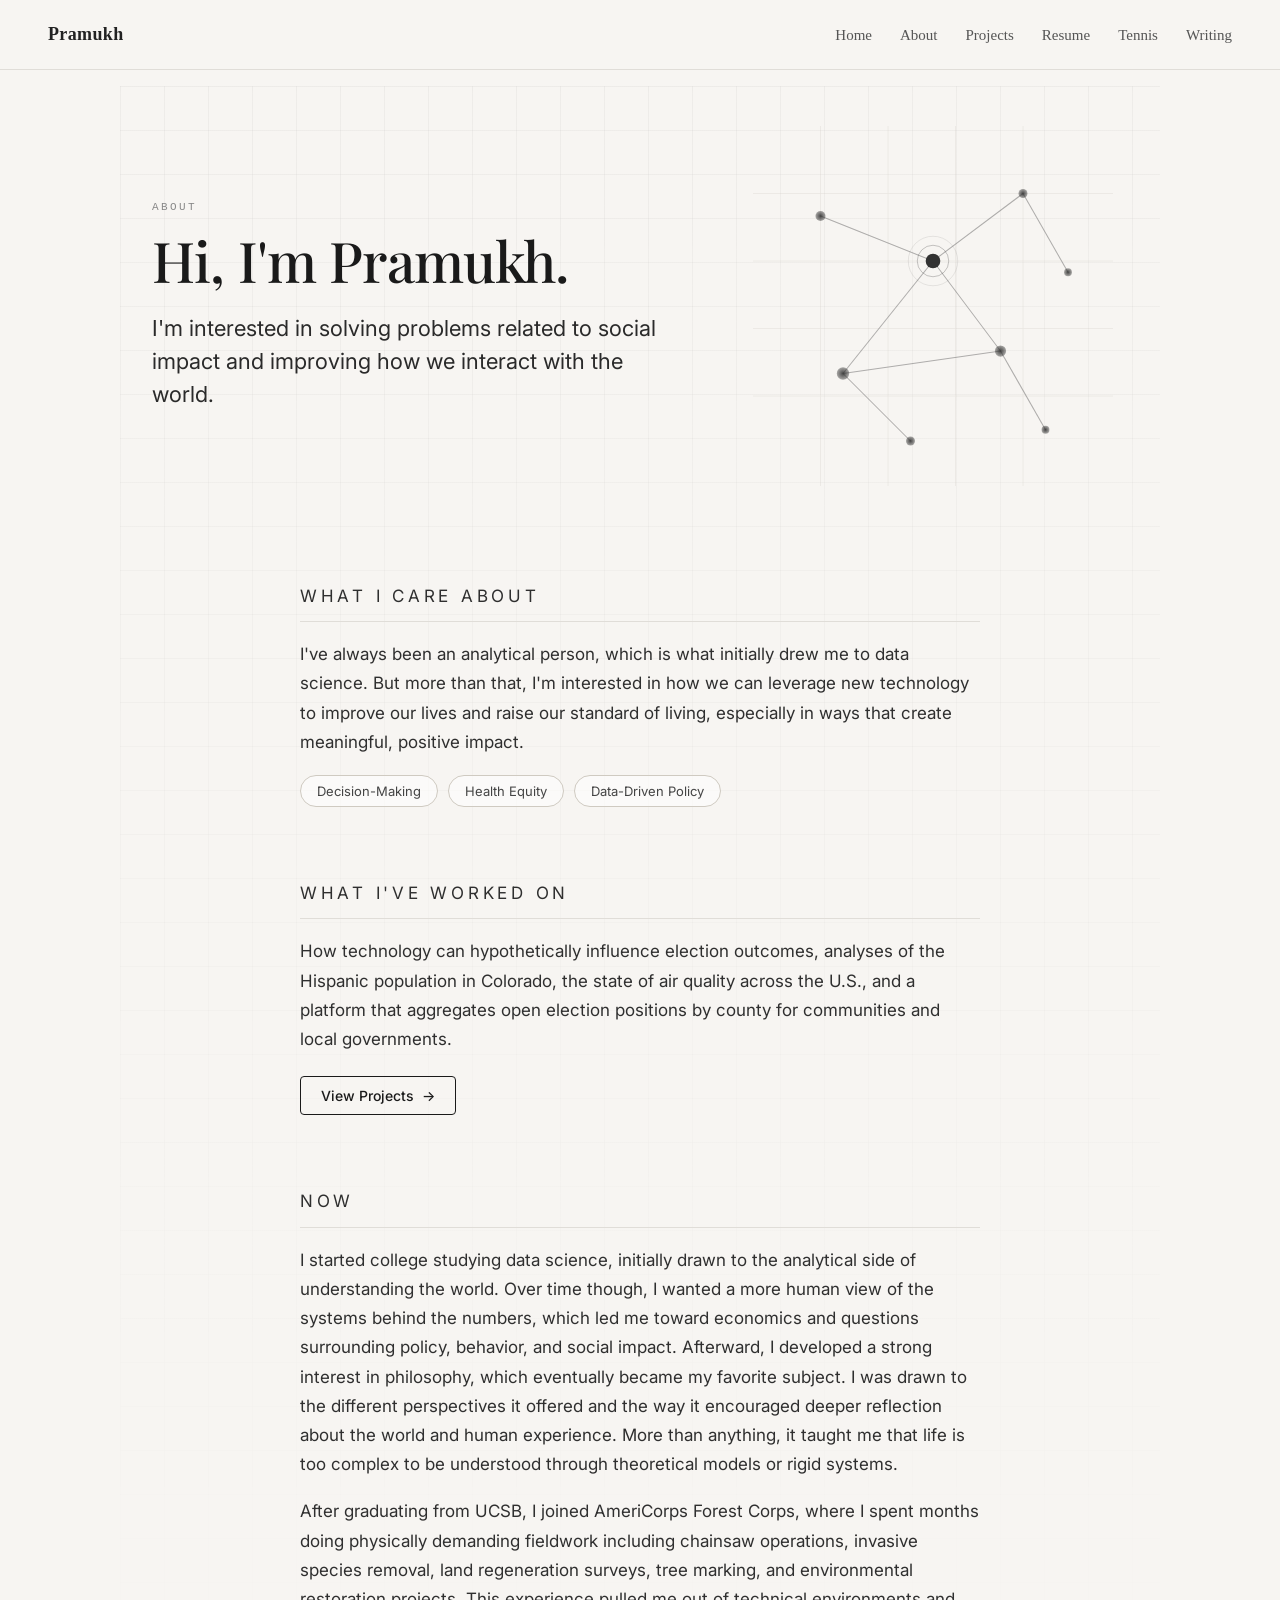
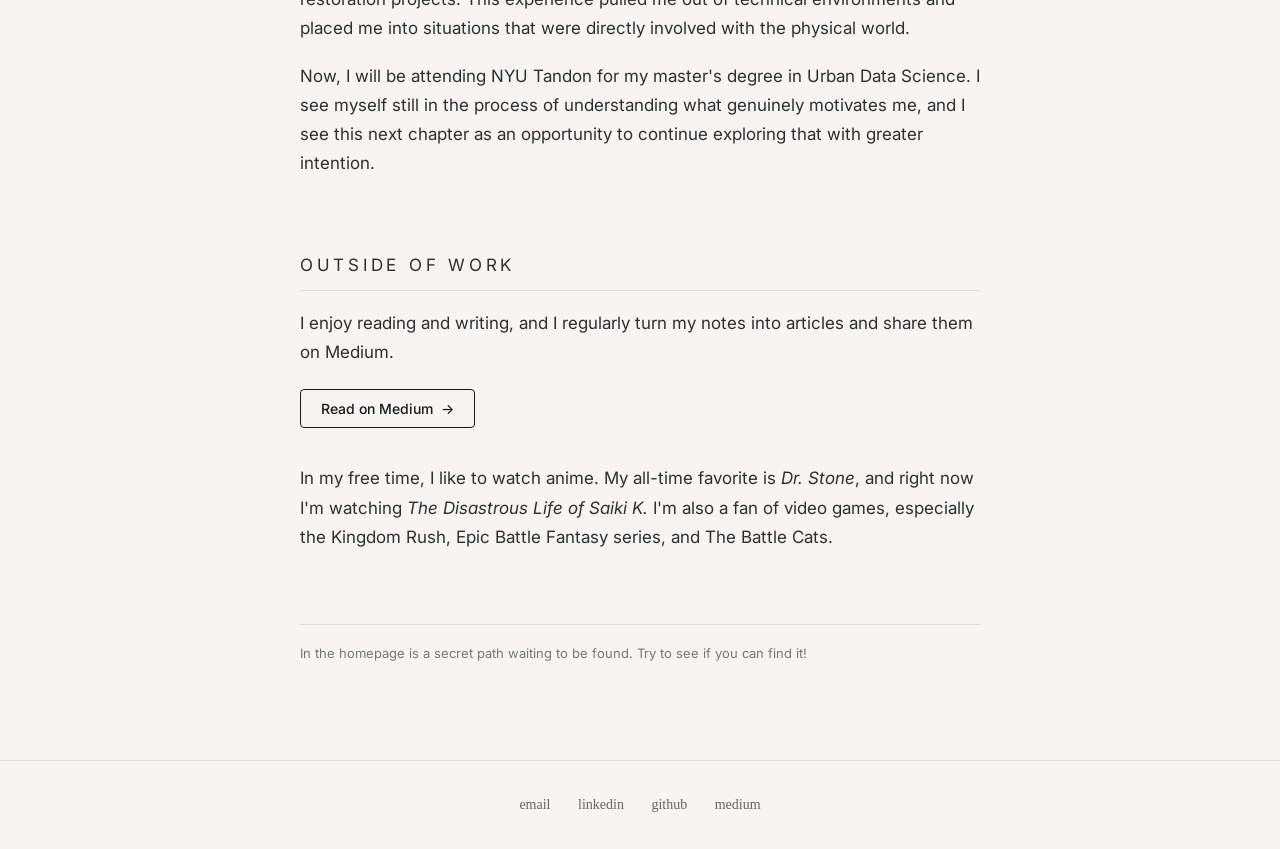
==== commit 77d37342: "Add hidden books page" ====
--- a/about.html
+++ b/about.html
@@ -4,6 +4,7 @@
   <meta charset="UTF-8" />
   <meta name="viewport" content="width=device-width, initial-scale=1.0" />
   <title>About Me | Pramukh</title>
+  <link rel="icon" type="image/svg+xml" href="assets/favicon.svg" />
   <link rel="preconnect" href="https://fonts.googleapis.com">
   <link rel="preconnect" href="https://fonts.gstatic.com" crossorigin>
   <link href="https://fonts.googleapis.com/css2?family=Inter:wght@400;500;600&family=Playfair+Display:wght@500;600&display=swap" rel="stylesheet">
@@ -87,7 +88,7 @@
       <p>
         I've always been an analytical person, which is what initially drew me to data science.
         But more than that, I'm interested in how we can leverage new technology to improve our
-        lives and raise our standard of living—especially in ways that create meaningful, positive
+        lives and raise our standard of living, especially in ways that create meaningful, positive
         impact.
       </p>
       <div class="about-tags">
@@ -101,7 +102,7 @@
     <section class="about-section reveal">
       <p class="about-section-label">What I've worked on</p>
       <p>
-        Projects across a range of topics: how technology can hypothetically influence election
+        How technology can hypothetically influence election
         outcomes, analyses of the Hispanic population in Colorado, the state of air quality
         across the U.S., and a platform that aggregates open election positions by county for
         communities and local governments.
@@ -113,26 +114,34 @@
     <section class="about-section reveal">
       <p class="about-section-label">Now</p>
       <p>
-        I'm an incoming graduate student at NYU Tandon, pursuing a Master's in
-        Urban Data Science through CUSP.
+        I started college studying data science, initially drawn to the analytical side of understanding the world. Over time though, I wanted a more human view of the systems behind the numbers, which led me toward economics and questions surrounding policy, behavior, and social impact. Afterward, I developed a strong interest in philosophy, which eventually became my favorite subject. I was drawn to the different perspectives it offered and the way it encouraged deeper reflection about the world and human experience. More than anything, it taught me that life is too complex to be understood through theoretical models or rigid systems.
       </p>
       <p>
-        Outside of academics, I enjoy reading and writing. I regularly turn my notes into
-        articles and share them on Medium.
+        After graduating from UCSB, I joined AmeriCorps Forest Corps, where I spent months doing physically demanding fieldwork including chainsaw operations, invasive species removal, land regeneration surveys, tree marking, and environmental restoration projects. This experience pulled me out of technical environments and placed me into situations that were directly involved with the physical world.
       </p>
-      <a href="https://medium.com/@pramukhshankar28" target="_blank" rel="noopener" class="about-cta">Read on Medium <span class="cta-arrow">→</span></a>
+      <p>
+        Now, I will be attending NYU Tandon for my master's degree in Urban Data Science. I see myself still in the process of understanding what genuinely motivates me, and I see this next chapter as an opportunity to continue exploring that with greater intention.
+      </p>
     </section>
 
     <!-- Personal -->
     <section class="about-section about-personal reveal">
       <p class="about-section-label">Outside of work</p>
-      <p class="about-personal-intro"><em>The non-resume bits.</em></p>
       <p>
-        In my free time, I like to watch anime—my all-time favorite is <em>Dr. Stone</em>, and
+        I enjoy reading and writing, and I regularly turn my notes into articles and share
+        them on Medium.
+      </p>
+      <a href="https://medium.com/@pramukhshankar28" target="_blank" rel="noopener" class="about-cta about-medium-cta">Read on Medium <span class="cta-arrow">&rarr;</span></a>
+      <p>
+        In my free time, I like to watch anime. My all-time favorite is <em>Dr. Stone</em>, and
         right now I'm watching <em>The Disastrous Life of Saiki K.</em> I'm also a fan of
         video games, especially the Kingdom Rush, Epic Battle Fantasy series, and The Battle
-        Cats. And sleeping—I love to sleep. Who doesn't?
+        Cats.
       </p>
+    </section>
+
+    <section class="about-hint reveal" aria-label="Hint">
+      <p>In the homepage is a secret path waiting to be found. Try to see if you can find it!</p>
     </section>
   </main>
 
--- a/style.css
+++ b/style.css
@@ -246,6 +246,32 @@
 .resume-pdf-link:hover {
   color: #222;
   border-bottom-color: #222;
+}
+
+.resume-download {
+  margin-top: 48px;
+  padding-top: 24px;
+  border-top: 1px solid #ddd;
+  text-align: center;
+}
+
+.resume-download-link {
+  display: inline-flex;
+  align-items: center;
+  justify-content: center;
+  padding: 10px 20px;
+  border: 1px solid #1a1a1a;
+  border-radius: 4px;
+  font-size: 14px;
+  font-weight: 500;
+  color: #1a1a1a;
+  text-decoration: none;
+  transition: background 0.2s ease, color 0.2s ease;
+}
+
+.resume-download-link:hover {
+  background: #1a1a1a;
+  color: #f7f5f2;
 }
 
 /* Expand All / Collapse All button */
@@ -915,18 +941,23 @@
   transform: translateX(3px);
 }
 
-/* Personal section — visually lighter */
-.about-personal p {
-  font-size: 15px;
-  color: #555;
-  line-height: 1.75;
-}
-
-.about-personal-intro {
-  font-style: italic;
-  color: #888 !important;
-  margin-bottom: 6px !important;
-  font-size: 14px !important;
+.about-medium-cta {
+  margin-bottom: 36px;
+}
+
+.about-hint {
+  max-width: 680px;
+  margin: 0 auto;
+  padding-top: 18px;
+  border-top: 1px solid #e0ddd8;
+}
+
+.about-hint p {
+  font-family: 'Inter', -apple-system, sans-serif;
+  font-size: 13px;
+  line-height: 1.6;
+  color: #777;
+  margin: 0;
 }
 
 /* Scroll reveal */
@@ -1482,6 +1513,100 @@
   font-size: 13px;
   color: #9a8154;
   letter-spacing: 0.18em;
+}
+
+.books-read-body {
+  background: #efe8d8;
+}
+
+.books-read-page {
+  min-height: 100vh;
+  display: flex;
+  align-items: center;
+}
+
+.books-read-book {
+  width: min(760px, 100%);
+}
+
+.books-home-link {
+  position: absolute;
+  top: 28px;
+  left: 34px;
+  z-index: 4;
+  color: #8a7656;
+  font-family: 'Cormorant Garamond', Georgia, serif;
+  font-size: 24px;
+  line-height: 1;
+  text-decoration: none;
+  transition: color 0.25s ease, transform 0.25s ease;
+}
+
+.books-home-link:hover,
+.books-home-link:focus-visible {
+  color: #2a2118;
+  transform: translateX(-3px);
+}
+
+.books-home-link:focus-visible {
+  outline: 1px solid #8a7656;
+  outline-offset: 6px;
+}
+
+.books-read-title {
+  font-size: clamp(44px, 7.5vw, 82px);
+  letter-spacing: 0.01em;
+  line-height: 1.05;
+}
+
+.books-read-epigraph {
+  max-width: 520px;
+  margin: 0 auto;
+  font-family: 'Cormorant Garamond', Georgia, serif;
+  font-size: 20px;
+  font-style: italic;
+  line-height: 1.45;
+  color: #5a4a32;
+  text-align: center;
+}
+
+.books-read-shelf {
+  max-width: 580px;
+  margin: 0 auto;
+}
+
+.books-read-list {
+  list-style: decimal-leading-zero;
+  margin: 0;
+  padding-left: 44px;
+}
+
+.books-read-list li {
+  padding: 14px 0 13px 10px;
+  border-bottom: 1px solid rgba(184, 153, 104, 0.26);
+  font-family: 'Cormorant Garamond', Georgia, serif;
+  color: #b89968;
+}
+
+.books-read-list li:last-child {
+  border-bottom: none;
+}
+
+.books-read-name {
+  display: block;
+  font-family: 'Playfair Display', Georgia, serif;
+  font-size: 21px;
+  line-height: 1.25;
+  color: #4a3e2a;
+}
+
+.books-read-note {
+  display: block;
+  margin-top: 4px;
+  font-size: 15px;
+  font-style: italic;
+  line-height: 1.35;
+  color: #8a7656;
 }
 
 /* Book-page responsive */
@@ -2308,6 +2433,8 @@
   position: relative;
   width: 76px;
   height: 76px;
+  display: grid;
+  place-items: center;
   color: var(--th-text);
   opacity: 0;
   transform: translateY(8px) scale(0.96);
@@ -2341,11 +2468,12 @@
   50%      { opacity: 1;    transform: translate(-50%, -50%) scale(1.10); }
 }
 
-body.is-threshold .threshold-glyph svg {
+body.is-threshold .threshold-symbol {
   position: relative;
-  width: 100%;
-  height: 100%;
   display: block;
+  font-family: 'Newsreader', Georgia, 'Times New Roman', serif;
+  font-size: 64px;
+  line-height: 1;
   filter: drop-shadow(0 0 18px rgba(220, 200, 168, 0.18))
           drop-shadow(0 0 4px rgba(220, 213, 197, 0.10));
 }
@@ -2386,6 +2514,26 @@
   height: calc(clamp(24px, 3.4vw, 34px) * 1.45 * 3.0);
   width: calc(clamp(24px, 3.4vw, 34px) * 1.45 * 3.0 * (152 / 198));
   transform: translateY(-50%) rotate(2deg);
+}
+
+body.is-threshold .threshold-secret-book {
+  display: block;
+  pointer-events: auto;
+  cursor: pointer;
+  text-decoration: none;
+  outline-offset: 12px;
+  transition: opacity 0.6s ease, transform 0.6s ease, filter 0.6s ease;
+}
+
+body.is-threshold .threshold-secret-book:hover,
+body.is-threshold .threshold-secret-book:focus-visible {
+  opacity: 0.92;
+  transform: translateY(-50%) rotate(1deg) scale(1.04);
+  filter: drop-shadow(0 0 18px rgba(220, 200, 168, 0.18));
+}
+
+body.is-threshold .threshold-secret-book:focus-visible {
+  outline: 1px solid var(--th-quiet);
 }
 
 body.is-threshold .threshold-pen {
@@ -2722,6 +2870,21 @@
   body.is-threshold .threshold-book {
     display: none;
   }
+
+  body.is-threshold .threshold-secret-book {
+    display: block;
+    top: auto;
+    right: clamp(28px, 6vw, 64px);
+    bottom: clamp(72px, 10vh, 112px);
+    height: 78px;
+    width: 60px;
+    transform: rotate(2deg);
+  }
+
+  body.is-threshold .threshold-secret-book:hover,
+  body.is-threshold .threshold-secret-book:focus-visible {
+    transform: rotate(1deg) scale(1.05);
+  }
 }
 
 @media (max-width: 480px) {
@@ -2730,4 +2893,10 @@
   body.is-threshold .threshold-name { letter-spacing: 0.42em; }
   body.is-threshold .reverie-fragments li:nth-child(2),
   body.is-threshold .reverie-fragments li:nth-child(3) { padding-left: 0; }
-}
+  body.is-threshold .threshold-secret-book {
+    right: 22px;
+    bottom: 34px;
+    height: 58px;
+    width: 45px;
+  }
+}
